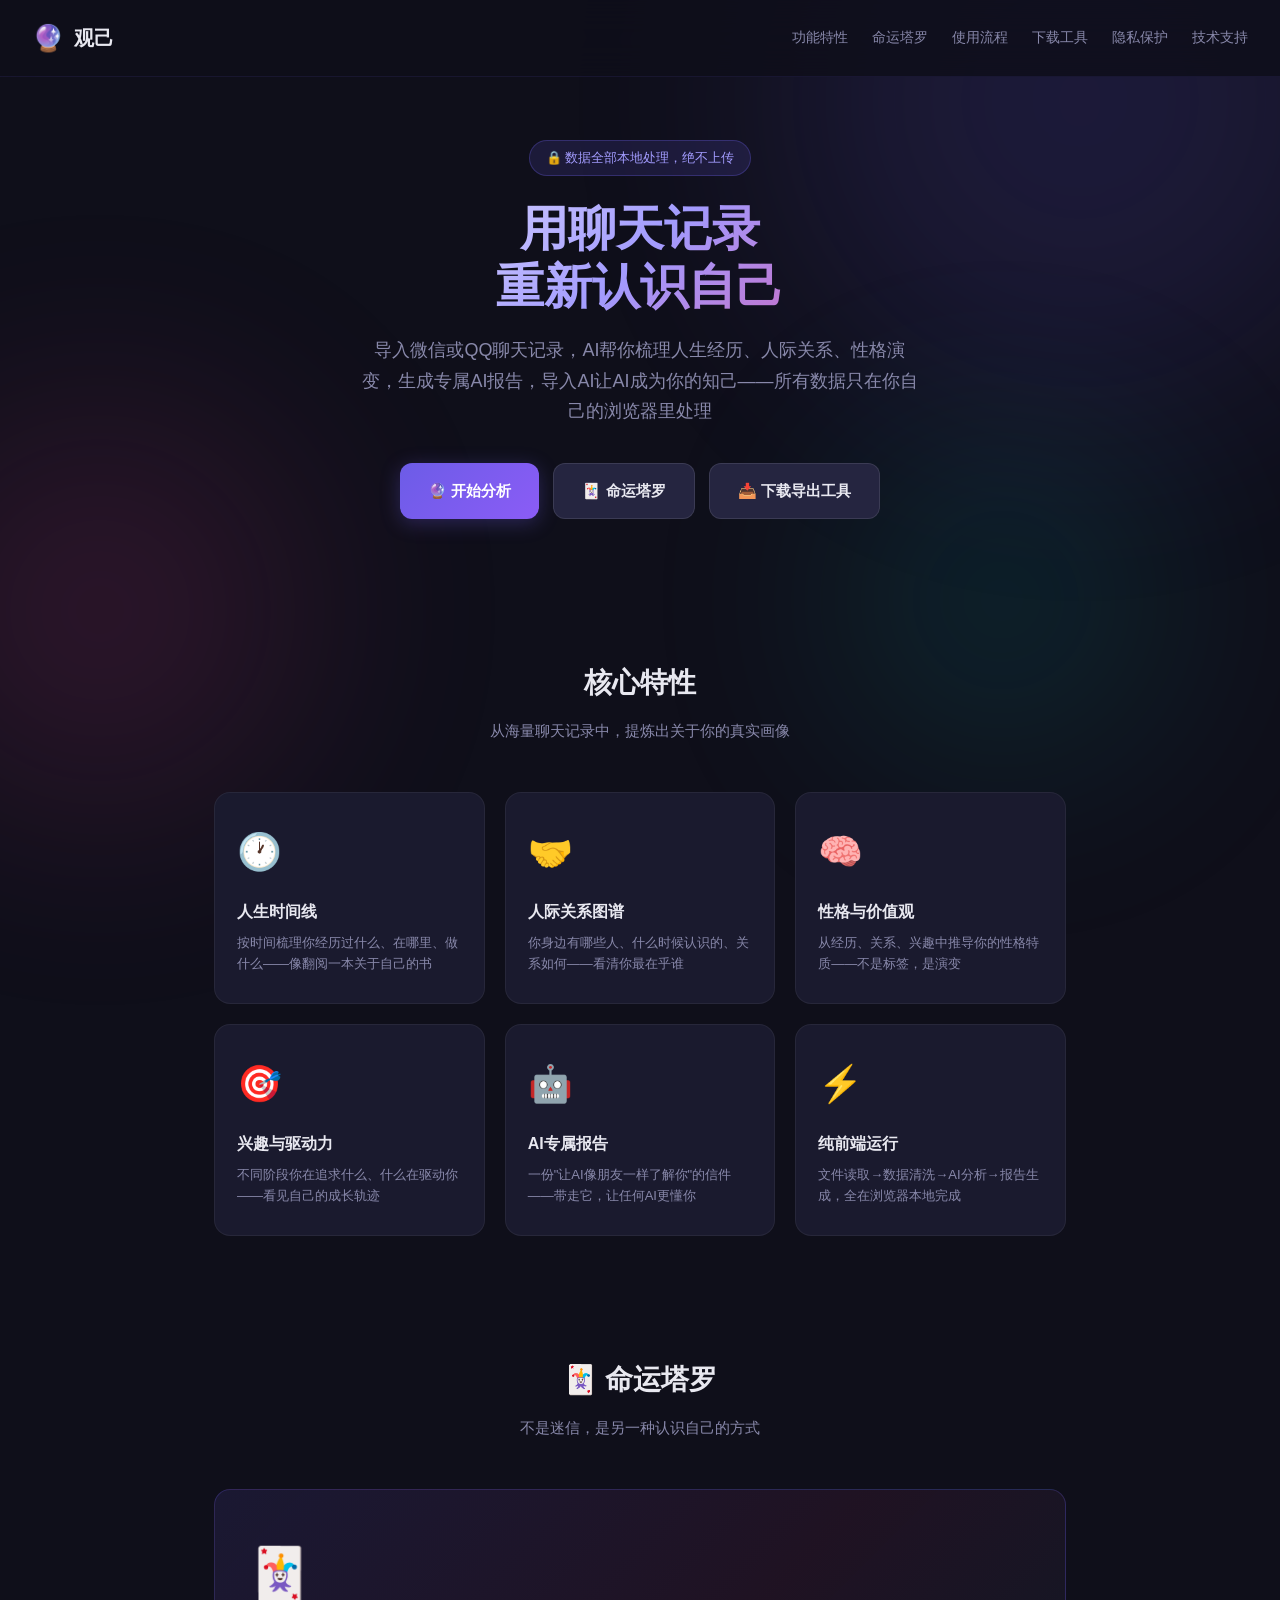
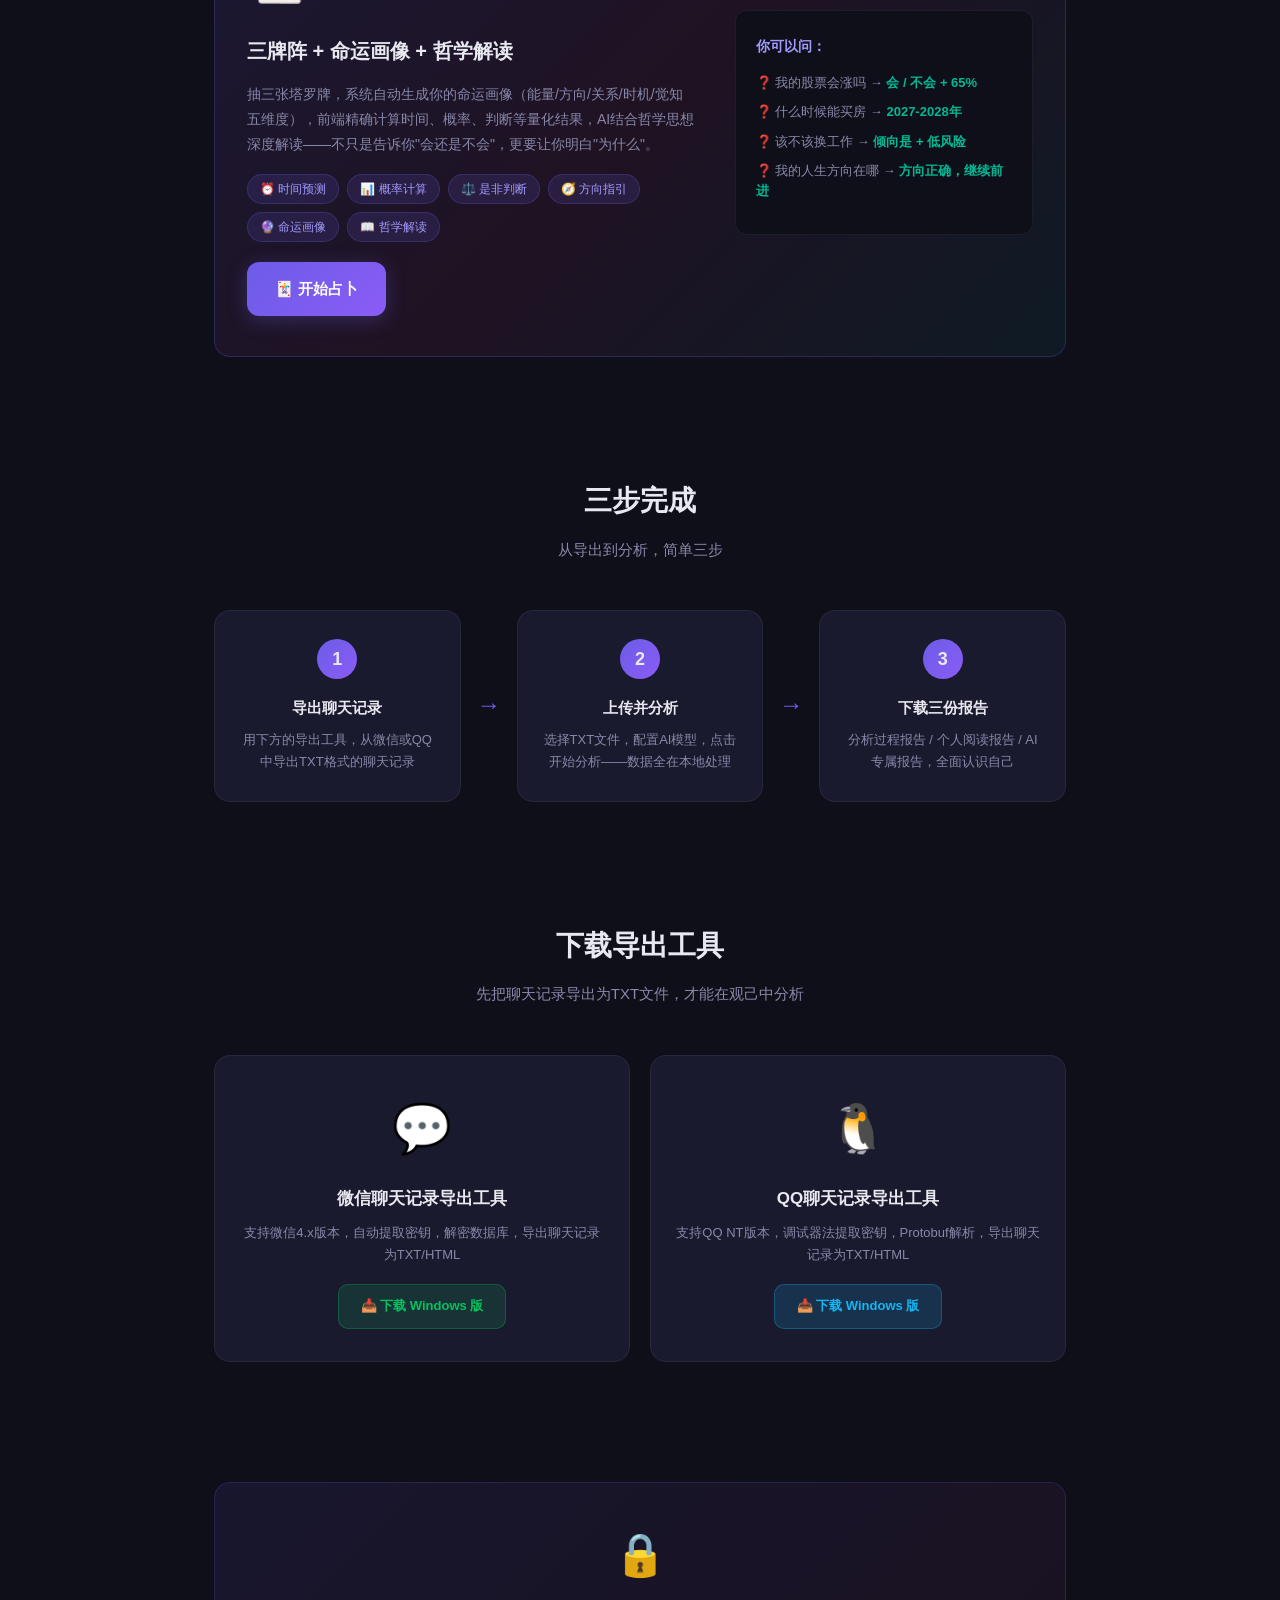
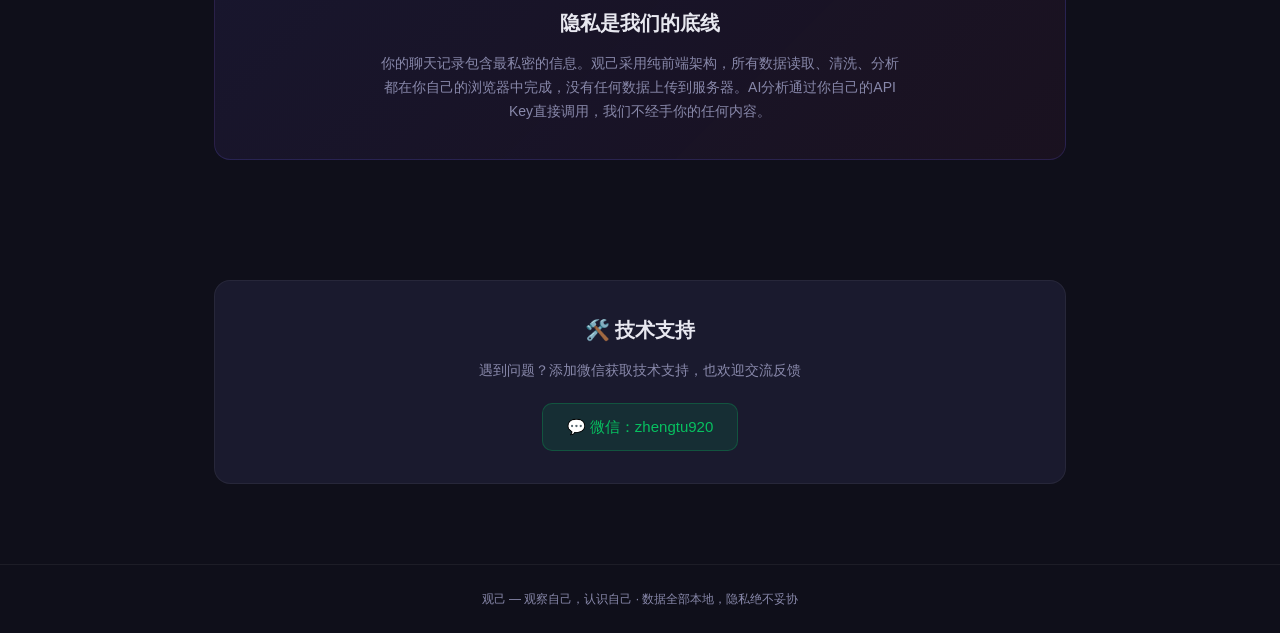
==== index.html @ 311dce9c "初次提交" ====
<!DOCTYPE html>
<html lang="zh-CN">
<head>
    <meta charset="UTF-8">
    <meta name="viewport" content="width=device-width, initial-scale=1.0">
    <title>观己 - 用聊天记录认识自己</title>
    <style>
        * { margin: 0; padding: 0; box-sizing: border-box; }

        :root {
            --bg: #0f0f1a;
            --bg2: #1a1a2e;
            --bg3: #252540;
            --purple: #6c5ce7;
            --purple-light: #a29bfe;
            --purple-glow: rgba(108, 92, 231, 0.3);
            --green: #00b894;
            --blue: #0984e3;
            --text: #e8e8f0;
            --text-dim: #8888aa;
            --radius: 16px;
        }

        body {
            font-family: -apple-system, BlinkMacSystemFont, 'Segoe UI', 'PingFang SC', 'Microsoft YaHei', sans-serif;
            background: var(--bg);
            color: var(--text);
            line-height: 1.7;
            overflow-x: hidden;
        }

        /* 背景装饰 */
        .bg-orb {
            position: fixed;
            border-radius: 50%;
            filter: blur(120px);
            opacity: 0.15;
            pointer-events: none;
            z-index: 0;
        }
        .bg-orb-1 { width: 600px; height: 600px; background: var(--purple); top: -200px; right: -100px; }
        .bg-orb-2 { width: 400px; height: 400px; background: #e84393; bottom: 10%; left: -100px; }
        .bg-orb-3 { width: 300px; height: 300px; background: #00cec9; top: 50%; right: 10%; }

        /* 导航 */
        .nav {
            position: fixed;
            top: 0; left: 0; right: 0;
            z-index: 100;
            display: flex;
            align-items: center;
            justify-content: space-between;
            padding: 16px 32px;
            background: rgba(15, 15, 26, 0.85);
            backdrop-filter: blur(20px);
            border-bottom: 1px solid rgba(108, 92, 231, 0.1);
        }
        .nav-brand {
            display: flex;
            align-items: center;
            gap: 10px;
            font-size: 20px;
            font-weight: 700;
            color: var(--text);
            text-decoration: none;
        }
        .nav-brand .icon { font-size: 26px; }
        .nav-links { display: flex; gap: 24px; }
        .nav-links a {
            color: var(--text-dim);
            text-decoration: none;
            font-size: 14px;
            transition: color 0.2s;
        }
        .nav-links a:hover { color: var(--purple-light); }

        /* 主体 */
        .container {
            position: relative;
            z-index: 1;
            max-width: 900px;
            margin: 0 auto;
            padding: 0 24px;
        }

        /* Hero */
        .hero {
            padding-top: 140px;
            padding-bottom: 80px;
            text-align: center;
        }
        .hero-badge {
            display: inline-block;
            padding: 6px 16px;
            background: rgba(108, 92, 231, 0.15);
            border: 1px solid rgba(108, 92, 231, 0.3);
            border-radius: 20px;
            font-size: 13px;
            color: var(--purple-light);
            margin-bottom: 24px;
        }
        .hero h1 {
            font-size: 48px;
            font-weight: 800;
            line-height: 1.2;
            margin-bottom: 20px;
            background: linear-gradient(135deg, #fff 0%, var(--purple-light) 50%, #e84393 100%);
            -webkit-background-clip: text;
            -webkit-text-fill-color: transparent;
            background-clip: text;
        }
        .hero p {
            font-size: 18px;
            color: var(--text-dim);
            max-width: 560px;
            margin: 0 auto 36px;
        }
        .hero-buttons {
            display: flex;
            gap: 14px;
            justify-content: center;
            flex-wrap: wrap;
        }

        /* 按钮 */
        .btn {
            display: inline-flex;
            align-items: center;
            gap: 8px;
            padding: 14px 28px;
            border-radius: 12px;
            font-size: 15px;
            font-weight: 600;
            text-decoration: none;
            cursor: pointer;
            border: none;
            transition: all 0.25s;
        }
        .btn-primary {
            background: linear-gradient(135deg, var(--purple), #8b5cf6);
            color: #fff;
            box-shadow: 0 4px 20px var(--purple-glow);
        }
        .btn-primary:hover {
            transform: translateY(-2px);
            box-shadow: 0 8px 30px var(--purple-glow);
        }
        .btn-secondary {
            background: var(--bg3);
            color: var(--text);
            border: 1px solid rgba(255,255,255,0.1);
        }
        .btn-secondary:hover {
            background: rgba(108, 92, 231, 0.15);
            border-color: var(--purple);
        }

        /* 特性区 */
        .features {
            padding: 60px 0;
        }
        .section-title {
            text-align: center;
            font-size: 28px;
            font-weight: 700;
            margin-bottom: 12px;
        }
        .section-sub {
            text-align: center;
            color: var(--text-dim);
            font-size: 15px;
            margin-bottom: 48px;
        }
        .feature-grid {
            display: grid;
            grid-template-columns: repeat(3, 1fr);
            gap: 20px;
        }
        .feature-card {
            background: var(--bg2);
            border: 1px solid rgba(255,255,255,0.06);
            border-radius: var(--radius);
            padding: 28px 22px;
            transition: all 0.3s;
        }
        .feature-card:hover {
            border-color: var(--purple);
            transform: translateY(-4px);
            box-shadow: 0 8px 30px rgba(108, 92, 231, 0.1);
        }
        .feature-icon {
            font-size: 36px;
            margin-bottom: 16px;
        }
        .feature-card h3 {
            font-size: 16px;
            margin-bottom: 8px;
        }
        .feature-card p {
            font-size: 13px;
            color: var(--text-dim);
            line-height: 1.6;
        }

        /* 命运塔罗区 */
        .tarot-section {
            padding: 60px 0;
        }
        .tarot-card {
            background: linear-gradient(135deg, rgba(108, 92, 231, 0.12), rgba(232, 67, 147, 0.08), rgba(0, 206, 201, 0.06));
            border: 1px solid rgba(108, 92, 231, 0.25);
            border-radius: var(--radius);
            padding: 40px 32px;
        }
        .tarot-inner {
            display: flex;
            gap: 40px;
            align-items: center;
        }
        .tarot-left { flex: 1.2; }
        .tarot-right { flex: 0.8; }
        .tarot-icon { font-size: 52px; margin-bottom: 16px; }
        .tarot-card h3 { font-size: 20px; margin-bottom: 14px; }
        .tarot-card p { font-size: 14px; color: var(--text-dim); line-height: 1.8; }
        .tarot-features {
            display: flex;
            flex-wrap: wrap;
            gap: 8px;
            margin-top: 16px;
        }
        .tarot-tag {
            padding: 4px 12px;
            background: rgba(108, 92, 231, 0.15);
            border: 1px solid rgba(108, 92, 231, 0.25);
            border-radius: 16px;
            font-size: 12px;
            color: var(--purple-light);
        }
        .tarot-example {
            background: var(--bg);
            border-radius: 12px;
            padding: 24px 20px;
            border: 1px solid rgba(255,255,255,0.06);
        }
        .tarot-example-title {
            font-size: 14px;
            font-weight: 600;
            margin-bottom: 14px;
            color: var(--purple-light);
        }
        .tarot-example-item {
            font-size: 13px;
            color: var(--text-dim);
            margin-bottom: 10px;
            line-height: 1.5;
        }
        .tarot-example-item strong { color: var(--green); }
        @media (max-width: 768px) {
            .tarot-inner { flex-direction: column; gap: 24px; }
            .tarot-left, .tarot-right { flex: 1; width: 100%; }
            .tarot-card { padding: 28px 20px; }
        }

        /* 工作流程 */
        .steps-section {
            padding: 60px 0;
        }
        .steps-grid {
            display: flex;
            gap: 16px;
            align-items: stretch;
        }
        .step-card {
            flex: 1;
            background: var(--bg2);
            border: 1px solid rgba(255,255,255,0.06);
            border-radius: var(--radius);
            padding: 28px 22px;
            text-align: center;
            position: relative;
        }
        .step-num {
            width: 40px;
            height: 40px;
            background: linear-gradient(135deg, var(--purple), #8b5cf6);
            border-radius: 50%;
            display: flex;
            align-items: center;
            justify-content: center;
            font-size: 18px;
            font-weight: 700;
            margin: 0 auto 16px;
        }
        .step-card h3 {
            font-size: 15px;
            margin-bottom: 8px;
        }
        .step-card p {
            font-size: 13px;
            color: var(--text-dim);
        }
        .step-arrow {
            display: flex;
            align-items: center;
            color: var(--purple);
            font-size: 24px;
            flex-shrink: 0;
        }

        /* 下载区 */
        .download-section {
            padding: 60px 0;
        }
        .download-grid {
            display: grid;
            grid-template-columns: repeat(2, 1fr);
            gap: 20px;
        }
        .download-card {
            background: var(--bg2);
            border: 1px solid rgba(255,255,255,0.06);
            border-radius: var(--radius);
            padding: 32px 24px;
            text-align: center;
            transition: all 0.3s;
            text-decoration: none;
            color: var(--text);
            display: block;
        }
        .download-card:hover {
            border-color: var(--purple);
            transform: translateY(-4px);
            box-shadow: 0 8px 30px rgba(108, 92, 231, 0.1);
        }
        .download-icon {
            font-size: 48px;
            margin-bottom: 16px;
        }
        .download-card h3 {
            font-size: 17px;
            margin-bottom: 8px;
        }
        .download-card p {
            font-size: 13px;
            color: var(--text-dim);
            margin-bottom: 18px;
        }
        .download-btn {
            display: inline-flex;
            align-items: center;
            gap: 6px;
            padding: 10px 22px;
            border-radius: 10px;
            font-size: 13px;
            font-weight: 600;
            border: none;
            cursor: pointer;
            transition: all 0.2s;
        }
        .download-btn-wechat {
            background: rgba(7, 193, 96, 0.15);
            color: #07c160;
            border: 1px solid rgba(7, 193, 96, 0.3);
        }
        .download-btn-wechat:hover { background: rgba(7, 193, 96, 0.25); }
        .download-btn-qq {
            background: rgba(18, 183, 243, 0.15);
            color: #12b7f3;
            border: 1px solid rgba(18, 183, 243, 0.3);
        }
        .download-btn-qq:hover { background: rgba(18, 183, 243, 0.25); }

        /* 隐私区 */
        .privacy-section {
            padding: 60px 0;
        }
        .privacy-card {
            background: linear-gradient(135deg, rgba(108, 92, 231, 0.1), rgba(232, 67, 147, 0.05));
            border: 1px solid rgba(108, 92, 231, 0.2);
            border-radius: var(--radius);
            padding: 36px 32px;
            text-align: center;
        }
        .privacy-icon { font-size: 42px; margin-bottom: 16px; }
        .privacy-card h3 { font-size: 20px; margin-bottom: 12px; }
        .privacy-card p { font-size: 14px; color: var(--text-dim); max-width: 520px; margin: 0 auto; }

        /* 技术支持 */
        .support-section {
            padding: 60px 0 80px;
        }
        .support-card {
            background: var(--bg2);
            border: 1px solid rgba(255,255,255,0.06);
            border-radius: var(--radius);
            padding: 32px;
            text-align: center;
        }
        .support-card h3 { font-size: 20px; margin-bottom: 12px; }
        .support-card p { font-size: 14px; color: var(--text-dim); margin-bottom: 20px; }
        .support-wechat {
            display: inline-flex;
            align-items: center;
            gap: 8px;
            padding: 10px 24px;
            background: rgba(7, 193, 96, 0.12);
            border: 1px solid rgba(7, 193, 96, 0.25);
            border-radius: 10px;
            font-size: 15px;
            color: #07c160;
        }

        /* Footer */
        .footer {
            text-align: center;
            padding: 24px;
            border-top: 1px solid rgba(255,255,255,0.06);
            font-size: 12px;
            color: var(--text-dim);
        }

        /* 响应式 */
        @media (max-width: 768px) {
            .nav { padding: 12px 16px; }
            .nav-links { display: none; }
            .hero { padding-top: 100px; padding-bottom: 50px; }
            .hero h1 { font-size: 32px; }
            .hero p { font-size: 15px; }
            .hero-buttons { flex-direction: column; align-items: center; }
            .btn { width: 100%; max-width: 280px; justify-content: center; }
            .feature-grid { grid-template-columns: 1fr; }
            .steps-grid { flex-direction: column; }
            .step-arrow { transform: rotate(90deg); justify-content: center; }
            .download-grid { grid-template-columns: 1fr; }
        }
    </style>
</head>
<body>

<!-- 背景光斑 -->
<div class="bg-orb bg-orb-1"></div>
<div class="bg-orb bg-orb-2"></div>
<div class="bg-orb bg-orb-3"></div>

<!-- 导航 -->
<nav class="nav">
    <a href="index.html" class="nav-brand">
        <span class="icon">🔮</span> 观己
    </a>
    <div class="nav-links">
        <a href="#features">功能特性</a>
        <a href="#tarot">命运塔罗</a>
        <a href="#steps">使用流程</a>
        <a href="#download">下载工具</a>
        <a href="#privacy">隐私保护</a>
        <a href="#support">技术支持</a>
    </div>
</nav>

<div class="container">

    <!-- Hero -->
    <section class="hero">
        <div class="hero-badge">🔒 数据全部本地处理，绝不上传</div>
        <h1>用聊天记录<br>重新认识自己</h1>
        <p>导入微信或QQ聊天记录，AI帮你梳理人生经历、人际关系、性格演变，生成专属AI报告，导入AI让AI成为你的知己——所有数据只在你自己的浏览器里处理</p>
        <div class="hero-buttons">
            <a href="app.html" class="btn btn-primary">🔮 开始分析</a>
            <a href="tarot/index.html" class="btn btn-secondary">🃏 命运塔罗</a>
            <a href="#download" class="btn btn-secondary">📥 下载导出工具</a>
        </div>
    </section>

    <!-- 特性 -->
    <section class="features" id="features">
        <h2 class="section-title">核心特性</h2>
        <p class="section-sub">从海量聊天记录中，提炼出关于你的真实画像</p>
        <div class="feature-grid">
            <div class="feature-card">
                <div class="feature-icon">🕐</div>
                <h3>人生时间线</h3>
                <p>按时间梳理你经历过什么、在哪里、做什么——像翻阅一本关于自己的书</p>
            </div>
            <div class="feature-card">
                <div class="feature-icon">🤝</div>
                <h3>人际关系图谱</h3>
                <p>你身边有哪些人、什么时候认识的、关系如何——看清你最在乎谁</p>
            </div>
            <div class="feature-card">
                <div class="feature-icon">🧠</div>
                <h3>性格与价值观</h3>
                <p>从经历、关系、兴趣中推导你的性格特质——不是标签，是演变</p>
            </div>
            <div class="feature-card">
                <div class="feature-icon">🎯</div>
                <h3>兴趣与驱动力</h3>
                <p>不同阶段你在追求什么、什么在驱动你——看见自己的成长轨迹</p>
            </div>
            <div class="feature-card">
                <div class="feature-icon">🤖</div>
                <h3>AI专属报告</h3>
                <p>一份"让AI像朋友一样了解你"的信件——带走它，让任何AI更懂你</p>
            </div>
            <div class="feature-card">
                <div class="feature-icon">⚡</div>
                <h3>纯前端运行</h3>
                <p>文件读取→数据清洗→AI分析→报告生成，全在浏览器本地完成</p>
            </div>
        </div>
    </section>

    <!-- 命运塔罗 -->
    <section class="tarot-section" id="tarot">
        <h2 class="section-title">🃏 命运塔罗</h2>
        <p class="section-sub">不是迷信，是另一种认识自己的方式</p>
        <div class="tarot-card">
            <div class="tarot-inner">
                <div class="tarot-left">
                    <div class="tarot-icon">🃏</div>
                    <h3>三牌阵 + 命运画像 + 哲学解读</h3>
                    <p>抽三张塔罗牌，系统自动生成你的命运画像（能量/方向/关系/时机/觉知五维度），前端精确计算时间、概率、判断等量化结果，AI结合哲学思想深度解读——不只是告诉你"会还是不会"，更要让你明白"为什么"。</p>
                    <div class="tarot-features">
                        <span class="tarot-tag">⏰ 时间预测</span>
                        <span class="tarot-tag">📊 概率计算</span>
                        <span class="tarot-tag">⚖️ 是非判断</span>
                        <span class="tarot-tag">🧭 方向指引</span>
                        <span class="tarot-tag">🔮 命运画像</span>
                        <span class="tarot-tag">📖 哲学解读</span>
                    </div>
                    <a href="tarot/index.html" class="btn btn-primary" style="margin-top:20px">🃏 开始占卜</a>
                </div>
                <div class="tarot-right">
                    <div class="tarot-example">
                        <div class="tarot-example-title">你可以问：</div>
                        <div class="tarot-example-item">❓ 我的股票会涨吗 → <strong>会 / 不会 + 65%</strong></div>
                        <div class="tarot-example-item">❓ 什么时候能买房 → <strong>2027-2028年</strong></div>
                        <div class="tarot-example-item">❓ 该不该换工作 → <strong>倾向是 + 低风险</strong></div>
                        <div class="tarot-example-item">❓ 我的人生方向在哪 → <strong>方向正确，继续前进</strong></div>
                    </div>
                </div>
            </div>
        </div>
    </section>

    <!-- 使用流程 -->
    <section class="steps-section" id="steps">
        <h2 class="section-title">三步完成</h2>
        <p class="section-sub">从导出到分析，简单三步</p>
        <div class="steps-grid">
            <div class="step-card">
                <div class="step-num">1</div>
                <h3>导出聊天记录</h3>
                <p>用下方的导出工具，从微信或QQ中导出TXT格式的聊天记录</p>
            </div>
            <div class="step-arrow">→</div>
            <div class="step-card">
                <div class="step-num">2</div>
                <h3>上传并分析</h3>
                <p>选择TXT文件，配置AI模型，点击开始分析——数据全在本地处理</p>
            </div>
            <div class="step-arrow">→</div>
            <div class="step-card">
                <div class="step-num">3</div>
                <h3>下载三份报告</h3>
                <p>分析过程报告 / 个人阅读报告 / AI专属报告，全面认识自己</p>
            </div>
        </div>
    </section>

    <!-- 下载工具 -->
    <section class="download-section" id="download">
        <h2 class="section-title">下载导出工具</h2>
        <p class="section-sub">先把聊天记录导出为TXT文件，才能在观己中分析</p>
        <div class="download-grid">
            <a href="微信聊天记录导出工具.exe" download class="download-card">
                <div class="download-icon">💬</div>
                <h3>微信聊天记录导出工具</h3>
                <p>支持微信4.x版本，自动提取密钥，解密数据库，导出聊天记录为TXT/HTML</p>
                <div class="download-btn download-btn-wechat">📥 下载 Windows 版</div>
            </a>
            <a href="QQ聊天记录导出工具.exe" download class="download-card">
                <div class="download-icon">🐧</div>
                <h3>QQ聊天记录导出工具</h3>
                <p>支持QQ NT版本，调试器法提取密钥，Protobuf解析，导出聊天记录为TXT/HTML</p>
                <div class="download-btn download-btn-qq">📥 下载 Windows 版</div>
            </a>
        </div>
    </section>

    <!-- 隐私 -->
    <section class="privacy-section" id="privacy">
        <div class="privacy-card">
            <div class="privacy-icon">🔒</div>
            <h3>隐私是我们的底线</h3>
            <p>你的聊天记录包含最私密的信息。观己采用纯前端架构，所有数据读取、清洗、分析都在你自己的浏览器中完成，没有任何数据上传到服务器。AI分析通过你自己的API Key直接调用，我们不经手你的任何内容。</p>
        </div>
    </section>

    <!-- 技术支持 -->
    <section class="support-section" id="support">
        <div class="support-card">
            <h3>🛠️ 技术支持</h3>
            <p>遇到问题？添加微信获取技术支持，也欢迎交流反馈</p>
            <div class="support-wechat">💬 微信：zhengtu920</div>
        </div>
    </section>

</div>

<!-- Footer -->
<div class="footer">
    观己 — 观察自己，认识自己 · 数据全部本地，隐私绝不妥协
</div>

</body>
</html>
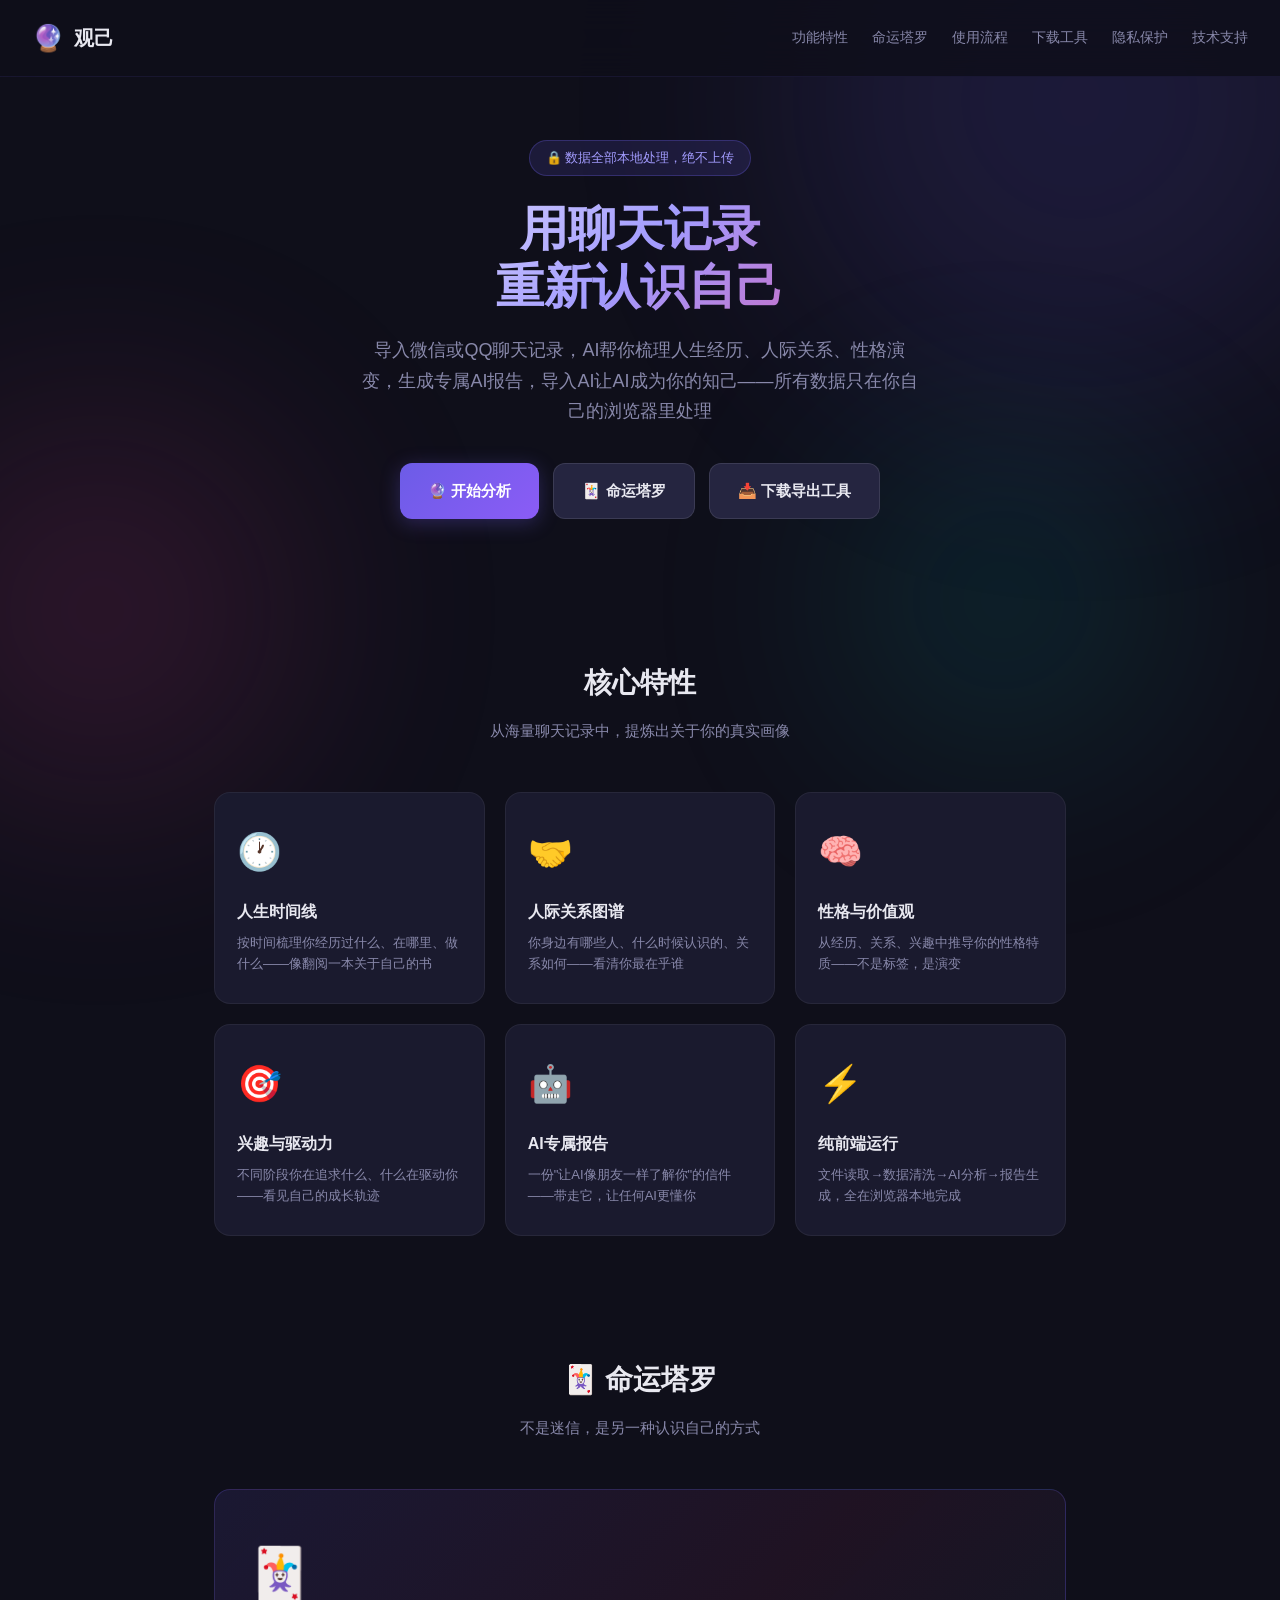
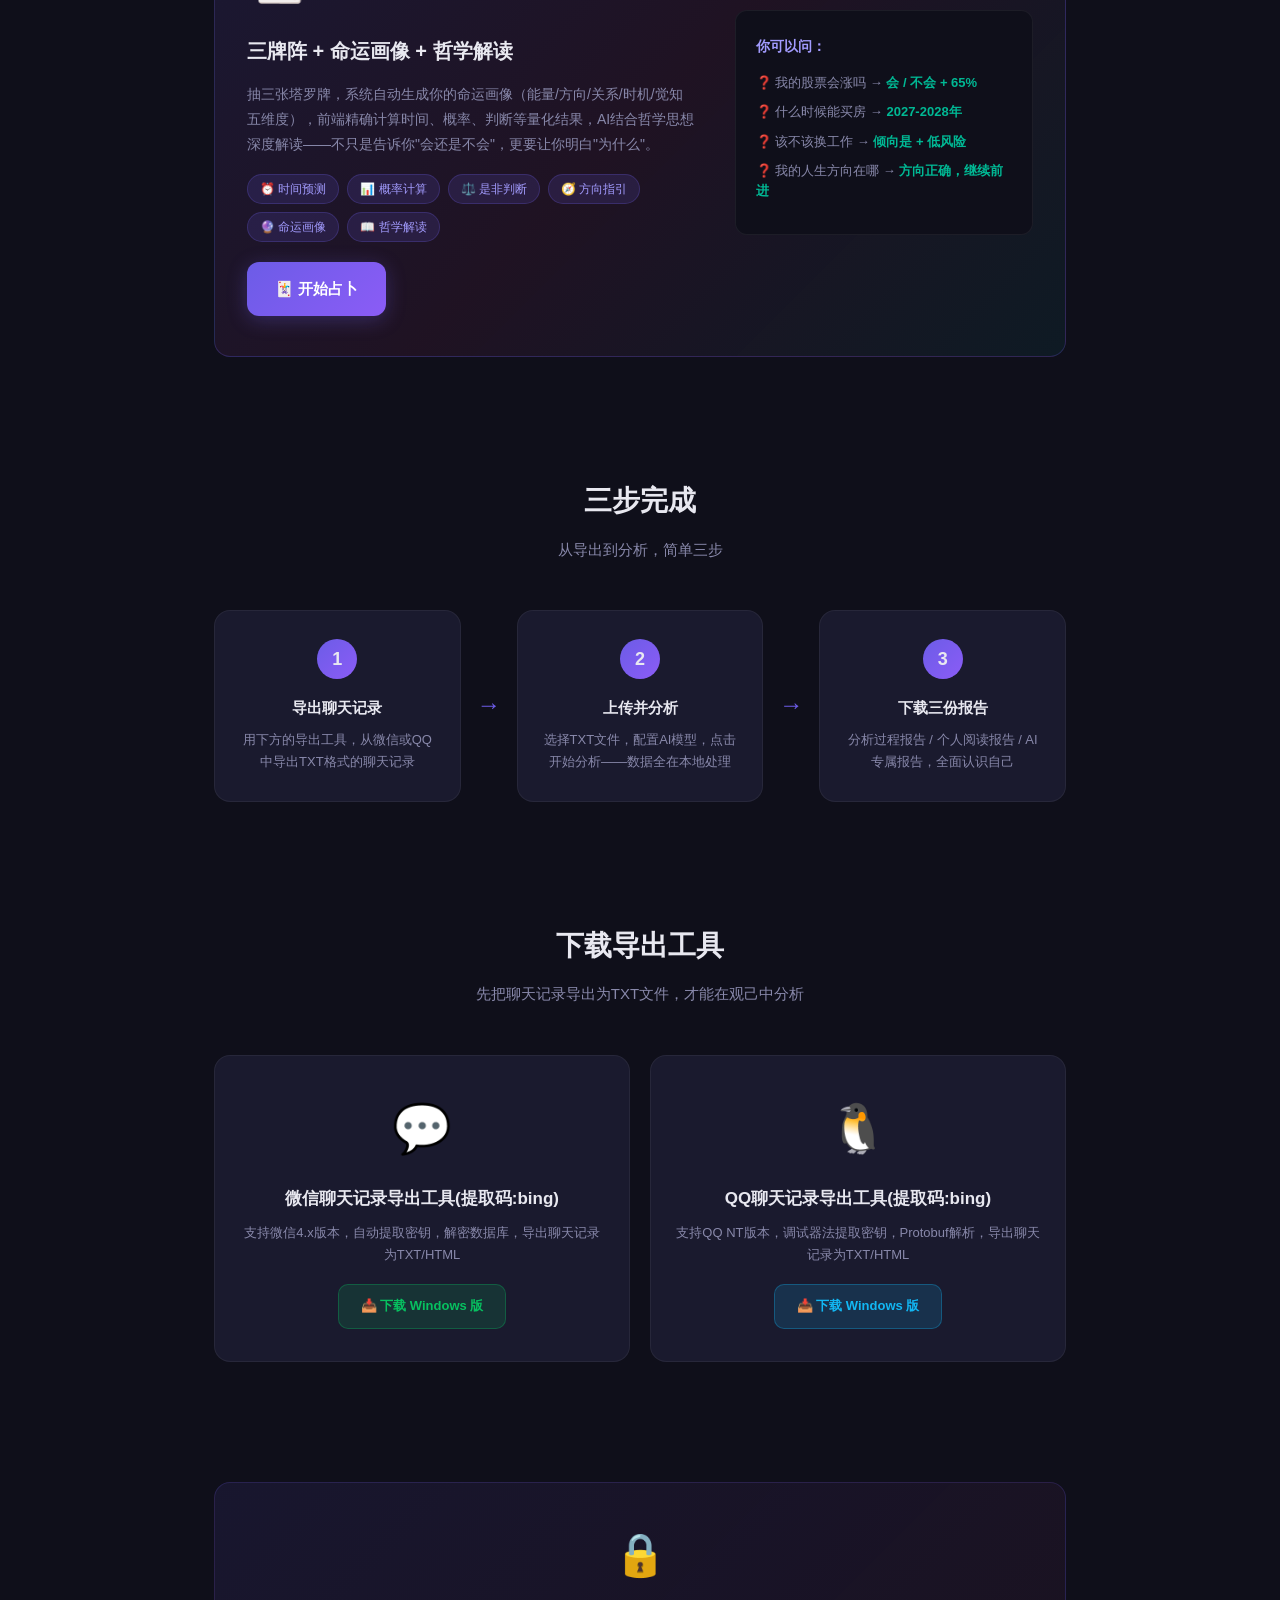
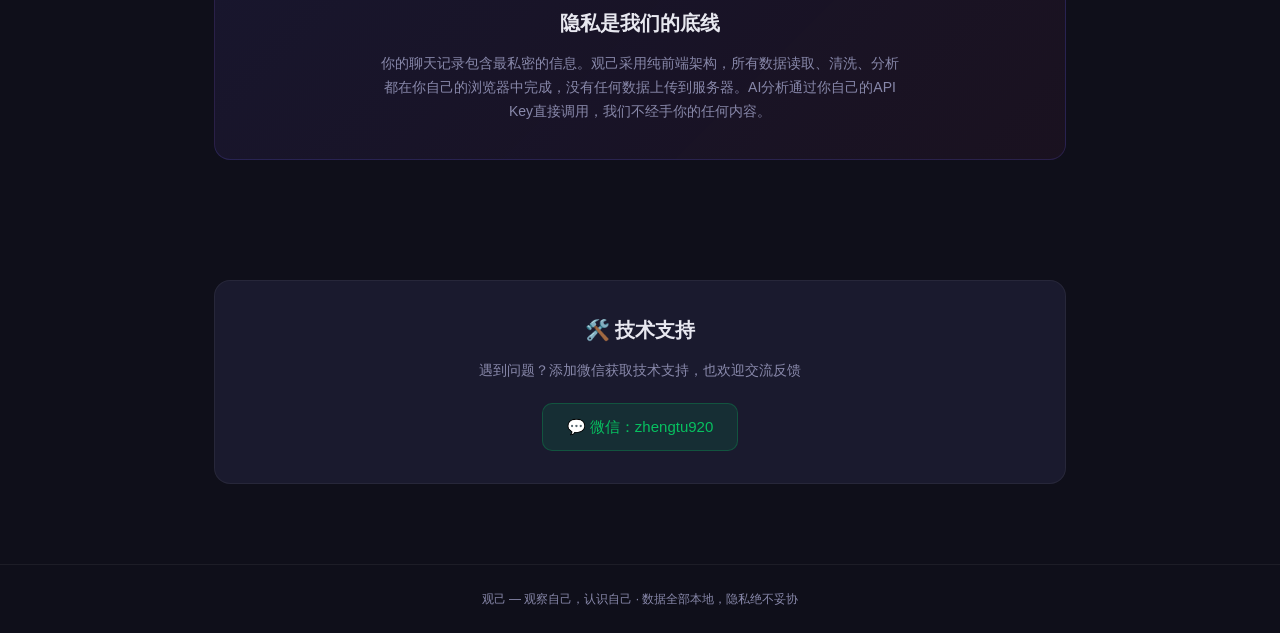
==== commit 3396f2d9: "2026-5-13" ====
--- a/index.html
+++ b/index.html
@@ -1,616 +1,622 @@
-<!DOCTYPE html>
-<html lang="zh-CN">
-<head>
-    <meta charset="UTF-8">
-    <meta name="viewport" content="width=device-width, initial-scale=1.0">
-    <title>观己 - 用聊天记录认识自己</title>
-    <style>
-        * { margin: 0; padding: 0; box-sizing: border-box; }
-
-        :root {
-            --bg: #0f0f1a;
-            --bg2: #1a1a2e;
-            --bg3: #252540;
-            --purple: #6c5ce7;
-            --purple-light: #a29bfe;
-            --purple-glow: rgba(108, 92, 231, 0.3);
-            --green: #00b894;
-            --blue: #0984e3;
-            --text: #e8e8f0;
-            --text-dim: #8888aa;
-            --radius: 16px;
-        }
-
-        body {
-            font-family: -apple-system, BlinkMacSystemFont, 'Segoe UI', 'PingFang SC', 'Microsoft YaHei', sans-serif;
-            background: var(--bg);
-            color: var(--text);
-            line-height: 1.7;
-            overflow-x: hidden;
-        }
-
-        /* 背景装饰 */
-        .bg-orb {
-            position: fixed;
-            border-radius: 50%;
-            filter: blur(120px);
-            opacity: 0.15;
-            pointer-events: none;
-            z-index: 0;
-        }
-        .bg-orb-1 { width: 600px; height: 600px; background: var(--purple); top: -200px; right: -100px; }
-        .bg-orb-2 { width: 400px; height: 400px; background: #e84393; bottom: 10%; left: -100px; }
-        .bg-orb-3 { width: 300px; height: 300px; background: #00cec9; top: 50%; right: 10%; }
-
-        /* 导航 */
-        .nav {
-            position: fixed;
-            top: 0; left: 0; right: 0;
-            z-index: 100;
-            display: flex;
-            align-items: center;
-            justify-content: space-between;
-            padding: 16px 32px;
-            background: rgba(15, 15, 26, 0.85);
-            backdrop-filter: blur(20px);
-            border-bottom: 1px solid rgba(108, 92, 231, 0.1);
-        }
-        .nav-brand {
-            display: flex;
-            align-items: center;
-            gap: 10px;
-            font-size: 20px;
-            font-weight: 700;
-            color: var(--text);
-            text-decoration: none;
-        }
-        .nav-brand .icon { font-size: 26px; }
-        .nav-links { display: flex; gap: 24px; }
-        .nav-links a {
-            color: var(--text-dim);
-            text-decoration: none;
-            font-size: 14px;
-            transition: color 0.2s;
-        }
-        .nav-links a:hover { color: var(--purple-light); }
-
-        /* 主体 */
-        .container {
-            position: relative;
-            z-index: 1;
-            max-width: 900px;
-            margin: 0 auto;
-            padding: 0 24px;
-        }
-
-        /* Hero */
-        .hero {
-            padding-top: 140px;
-            padding-bottom: 80px;
-            text-align: center;
-        }
-        .hero-badge {
-            display: inline-block;
-            padding: 6px 16px;
-            background: rgba(108, 92, 231, 0.15);
-            border: 1px solid rgba(108, 92, 231, 0.3);
-            border-radius: 20px;
-            font-size: 13px;
-            color: var(--purple-light);
-            margin-bottom: 24px;
-        }
-        .hero h1 {
-            font-size: 48px;
-            font-weight: 800;
-            line-height: 1.2;
-            margin-bottom: 20px;
-            background: linear-gradient(135deg, #fff 0%, var(--purple-light) 50%, #e84393 100%);
-            -webkit-background-clip: text;
-            -webkit-text-fill-color: transparent;
-            background-clip: text;
-        }
-        .hero p {
-            font-size: 18px;
-            color: var(--text-dim);
-            max-width: 560px;
-            margin: 0 auto 36px;
-        }
-        .hero-buttons {
-            display: flex;
-            gap: 14px;
-            justify-content: center;
-            flex-wrap: wrap;
-        }
-
-        /* 按钮 */
-        .btn {
-            display: inline-flex;
-            align-items: center;
-            gap: 8px;
-            padding: 14px 28px;
-            border-radius: 12px;
-            font-size: 15px;
-            font-weight: 600;
-            text-decoration: none;
-            cursor: pointer;
-            border: none;
-            transition: all 0.25s;
-        }
-        .btn-primary {
-            background: linear-gradient(135deg, var(--purple), #8b5cf6);
-            color: #fff;
-            box-shadow: 0 4px 20px var(--purple-glow);
-        }
-        .btn-primary:hover {
-            transform: translateY(-2px);
-            box-shadow: 0 8px 30px var(--purple-glow);
-        }
-        .btn-secondary {
-            background: var(--bg3);
-            color: var(--text);
-            border: 1px solid rgba(255,255,255,0.1);
-        }
-        .btn-secondary:hover {
-            background: rgba(108, 92, 231, 0.15);
-            border-color: var(--purple);
-        }
-
-        /* 特性区 */
-        .features {
-            padding: 60px 0;
-        }
-        .section-title {
-            text-align: center;
-            font-size: 28px;
-            font-weight: 700;
-            margin-bottom: 12px;
-        }
-        .section-sub {
-            text-align: center;
-            color: var(--text-dim);
-            font-size: 15px;
-            margin-bottom: 48px;
-        }
-        .feature-grid {
-            display: grid;
-            grid-template-columns: repeat(3, 1fr);
-            gap: 20px;
-        }
-        .feature-card {
-            background: var(--bg2);
-            border: 1px solid rgba(255,255,255,0.06);
-            border-radius: var(--radius);
-            padding: 28px 22px;
-            transition: all 0.3s;
-        }
-        .feature-card:hover {
-            border-color: var(--purple);
-            transform: translateY(-4px);
-            box-shadow: 0 8px 30px rgba(108, 92, 231, 0.1);
-        }
-        .feature-icon {
-            font-size: 36px;
-            margin-bottom: 16px;
-        }
-        .feature-card h3 {
-            font-size: 16px;
-            margin-bottom: 8px;
-        }
-        .feature-card p {
-            font-size: 13px;
-            color: var(--text-dim);
-            line-height: 1.6;
-        }
-
-        /* 命运塔罗区 */
-        .tarot-section {
-            padding: 60px 0;
-        }
-        .tarot-card {
-            background: linear-gradient(135deg, rgba(108, 92, 231, 0.12), rgba(232, 67, 147, 0.08), rgba(0, 206, 201, 0.06));
-            border: 1px solid rgba(108, 92, 231, 0.25);
-            border-radius: var(--radius);
-            padding: 40px 32px;
-        }
-        .tarot-inner {
-            display: flex;
-            gap: 40px;
-            align-items: center;
-        }
-        .tarot-left { flex: 1.2; }
-        .tarot-right { flex: 0.8; }
-        .tarot-icon { font-size: 52px; margin-bottom: 16px; }
-        .tarot-card h3 { font-size: 20px; margin-bottom: 14px; }
-        .tarot-card p { font-size: 14px; color: var(--text-dim); line-height: 1.8; }
-        .tarot-features {
-            display: flex;
-            flex-wrap: wrap;
-            gap: 8px;
-            margin-top: 16px;
-        }
-        .tarot-tag {
-            padding: 4px 12px;
-            background: rgba(108, 92, 231, 0.15);
-            border: 1px solid rgba(108, 92, 231, 0.25);
-            border-radius: 16px;
-            font-size: 12px;
-            color: var(--purple-light);
-        }
-        .tarot-example {
-            background: var(--bg);
-            border-radius: 12px;
-            padding: 24px 20px;
-            border: 1px solid rgba(255,255,255,0.06);
-        }
-        .tarot-example-title {
-            font-size: 14px;
-            font-weight: 600;
-            margin-bottom: 14px;
-            color: var(--purple-light);
-        }
-        .tarot-example-item {
-            font-size: 13px;
-            color: var(--text-dim);
-            margin-bottom: 10px;
-            line-height: 1.5;
-        }
-        .tarot-example-item strong { color: var(--green); }
-        @media (max-width: 768px) {
-            .tarot-inner { flex-direction: column; gap: 24px; }
-            .tarot-left, .tarot-right { flex: 1; width: 100%; }
-            .tarot-card { padding: 28px 20px; }
-        }
-
-        /* 工作流程 */
-        .steps-section {
-            padding: 60px 0;
-        }
-        .steps-grid {
-            display: flex;
-            gap: 16px;
-            align-items: stretch;
-        }
-        .step-card {
-            flex: 1;
-            background: var(--bg2);
-            border: 1px solid rgba(255,255,255,0.06);
-            border-radius: var(--radius);
-            padding: 28px 22px;
-            text-align: center;
-            position: relative;
-        }
-        .step-num {
-            width: 40px;
-            height: 40px;
-            background: linear-gradient(135deg, var(--purple), #8b5cf6);
-            border-radius: 50%;
-            display: flex;
-            align-items: center;
-            justify-content: center;
-            font-size: 18px;
-            font-weight: 700;
-            margin: 0 auto 16px;
-        }
-        .step-card h3 {
-            font-size: 15px;
-            margin-bottom: 8px;
-        }
-        .step-card p {
-            font-size: 13px;
-            color: var(--text-dim);
-        }
-        .step-arrow {
-            display: flex;
-            align-items: center;
-            color: var(--purple);
-            font-size: 24px;
-            flex-shrink: 0;
-        }
-
-        /* 下载区 */
-        .download-section {
-            padding: 60px 0;
-        }
-        .download-grid {
-            display: grid;
-            grid-template-columns: repeat(2, 1fr);
-            gap: 20px;
-        }
-        .download-card {
-            background: var(--bg2);
-            border: 1px solid rgba(255,255,255,0.06);
-            border-radius: var(--radius);
-            padding: 32px 24px;
-            text-align: center;
-            transition: all 0.3s;
-            text-decoration: none;
-            color: var(--text);
-            display: block;
-        }
-        .download-card:hover {
-            border-color: var(--purple);
-            transform: translateY(-4px);
-            box-shadow: 0 8px 30px rgba(108, 92, 231, 0.1);
-        }
-        .download-icon {
-            font-size: 48px;
-            margin-bottom: 16px;
-        }
-        .download-card h3 {
-            font-size: 17px;
-            margin-bottom: 8px;
-        }
-        .download-card p {
-            font-size: 13px;
-            color: var(--text-dim);
-            margin-bottom: 18px;
-        }
-        .download-btn {
-            display: inline-flex;
-            align-items: center;
-            gap: 6px;
-            padding: 10px 22px;
-            border-radius: 10px;
-            font-size: 13px;
-            font-weight: 600;
-            border: none;
-            cursor: pointer;
-            transition: all 0.2s;
-        }
-        .download-btn-wechat {
-            background: rgba(7, 193, 96, 0.15);
-            color: #07c160;
-            border: 1px solid rgba(7, 193, 96, 0.3);
-        }
-        .download-btn-wechat:hover { background: rgba(7, 193, 96, 0.25); }
-        .download-btn-qq {
-            background: rgba(18, 183, 243, 0.15);
-            color: #12b7f3;
-            border: 1px solid rgba(18, 183, 243, 0.3);
-        }
-        .download-btn-qq:hover { background: rgba(18, 183, 243, 0.25); }
-
-        /* 隐私区 */
-        .privacy-section {
-            padding: 60px 0;
-        }
-        .privacy-card {
-            background: linear-gradient(135deg, rgba(108, 92, 231, 0.1), rgba(232, 67, 147, 0.05));
-            border: 1px solid rgba(108, 92, 231, 0.2);
-            border-radius: var(--radius);
-            padding: 36px 32px;
-            text-align: center;
-        }
-        .privacy-icon { font-size: 42px; margin-bottom: 16px; }
-        .privacy-card h3 { font-size: 20px; margin-bottom: 12px; }
-        .privacy-card p { font-size: 14px; color: var(--text-dim); max-width: 520px; margin: 0 auto; }
-
-        /* 技术支持 */
-        .support-section {
-            padding: 60px 0 80px;
-        }
-        .support-card {
-            background: var(--bg2);
-            border: 1px solid rgba(255,255,255,0.06);
-            border-radius: var(--radius);
-            padding: 32px;
-            text-align: center;
-        }
-        .support-card h3 { font-size: 20px; margin-bottom: 12px; }
-        .support-card p { font-size: 14px; color: var(--text-dim); margin-bottom: 20px; }
-        .support-wechat {
-            display: inline-flex;
-            align-items: center;
-            gap: 8px;
-            padding: 10px 24px;
-            background: rgba(7, 193, 96, 0.12);
-            border: 1px solid rgba(7, 193, 96, 0.25);
-            border-radius: 10px;
-            font-size: 15px;
-            color: #07c160;
-        }
-
-        /* Footer */
-        .footer {
-            text-align: center;
-            padding: 24px;
-            border-top: 1px solid rgba(255,255,255,0.06);
-            font-size: 12px;
-            color: var(--text-dim);
-        }
-
-        /* 响应式 */
-        @media (max-width: 768px) {
-            .nav { padding: 12px 16px; }
-            .nav-links { display: none; }
-            .hero { padding-top: 100px; padding-bottom: 50px; }
-            .hero h1 { font-size: 32px; }
-            .hero p { font-size: 15px; }
-            .hero-buttons { flex-direction: column; align-items: center; }
-            .btn { width: 100%; max-width: 280px; justify-content: center; }
-            .feature-grid { grid-template-columns: 1fr; }
-            .steps-grid { flex-direction: column; }
-            .step-arrow { transform: rotate(90deg); justify-content: center; }
-            .download-grid { grid-template-columns: 1fr; }
-        }
-    </style>
-</head>
-<body>
-
-<!-- 背景光斑 -->
-<div class="bg-orb bg-orb-1"></div>
-<div class="bg-orb bg-orb-2"></div>
-<div class="bg-orb bg-orb-3"></div>
-
-<!-- 导航 -->
-<nav class="nav">
-    <a href="index.html" class="nav-brand">
-        <span class="icon">🔮</span> 观己
-    </a>
-    <div class="nav-links">
-        <a href="#features">功能特性</a>
-        <a href="#tarot">命运塔罗</a>
-        <a href="#steps">使用流程</a>
-        <a href="#download">下载工具</a>
-        <a href="#privacy">隐私保护</a>
-        <a href="#support">技术支持</a>
-    </div>
-</nav>
-
-<div class="container">
-
-    <!-- Hero -->
-    <section class="hero">
-        <div class="hero-badge">🔒 数据全部本地处理，绝不上传</div>
-        <h1>用聊天记录<br>重新认识自己</h1>
-        <p>导入微信或QQ聊天记录，AI帮你梳理人生经历、人际关系、性格演变，生成专属AI报告，导入AI让AI成为你的知己——所有数据只在你自己的浏览器里处理</p>
-        <div class="hero-buttons">
-            <a href="app.html" class="btn btn-primary">🔮 开始分析</a>
-            <a href="tarot/index.html" class="btn btn-secondary">🃏 命运塔罗</a>
-            <a href="#download" class="btn btn-secondary">📥 下载导出工具</a>
-        </div>
-    </section>
-
-    <!-- 特性 -->
-    <section class="features" id="features">
-        <h2 class="section-title">核心特性</h2>
-        <p class="section-sub">从海量聊天记录中，提炼出关于你的真实画像</p>
-        <div class="feature-grid">
-            <div class="feature-card">
-                <div class="feature-icon">🕐</div>
-                <h3>人生时间线</h3>
-                <p>按时间梳理你经历过什么、在哪里、做什么——像翻阅一本关于自己的书</p>
-            </div>
-            <div class="feature-card">
-                <div class="feature-icon">🤝</div>
-                <h3>人际关系图谱</h3>
-                <p>你身边有哪些人、什么时候认识的、关系如何——看清你最在乎谁</p>
-            </div>
-            <div class="feature-card">
-                <div class="feature-icon">🧠</div>
-                <h3>性格与价值观</h3>
-                <p>从经历、关系、兴趣中推导你的性格特质——不是标签，是演变</p>
-            </div>
-            <div class="feature-card">
-                <div class="feature-icon">🎯</div>
-                <h3>兴趣与驱动力</h3>
-                <p>不同阶段你在追求什么、什么在驱动你——看见自己的成长轨迹</p>
-            </div>
-            <div class="feature-card">
-                <div class="feature-icon">🤖</div>
-                <h3>AI专属报告</h3>
-                <p>一份"让AI像朋友一样了解你"的信件——带走它，让任何AI更懂你</p>
-            </div>
-            <div class="feature-card">
-                <div class="feature-icon">⚡</div>
-                <h3>纯前端运行</h3>
-                <p>文件读取→数据清洗→AI分析→报告生成，全在浏览器本地完成</p>
-            </div>
-        </div>
-    </section>
-
-    <!-- 命运塔罗 -->
-    <section class="tarot-section" id="tarot">
-        <h2 class="section-title">🃏 命运塔罗</h2>
-        <p class="section-sub">不是迷信，是另一种认识自己的方式</p>
-        <div class="tarot-card">
-            <div class="tarot-inner">
-                <div class="tarot-left">
-                    <div class="tarot-icon">🃏</div>
-                    <h3>三牌阵 + 命运画像 + 哲学解读</h3>
-                    <p>抽三张塔罗牌，系统自动生成你的命运画像（能量/方向/关系/时机/觉知五维度），前端精确计算时间、概率、判断等量化结果，AI结合哲学思想深度解读——不只是告诉你"会还是不会"，更要让你明白"为什么"。</p>
-                    <div class="tarot-features">
-                        <span class="tarot-tag">⏰ 时间预测</span>
-                        <span class="tarot-tag">📊 概率计算</span>
-                        <span class="tarot-tag">⚖️ 是非判断</span>
-                        <span class="tarot-tag">🧭 方向指引</span>
-                        <span class="tarot-tag">🔮 命运画像</span>
-                        <span class="tarot-tag">📖 哲学解读</span>
-                    </div>
-                    <a href="tarot/index.html" class="btn btn-primary" style="margin-top:20px">🃏 开始占卜</a>
-                </div>
-                <div class="tarot-right">
-                    <div class="tarot-example">
-                        <div class="tarot-example-title">你可以问：</div>
-                        <div class="tarot-example-item">❓ 我的股票会涨吗 → <strong>会 / 不会 + 65%</strong></div>
-                        <div class="tarot-example-item">❓ 什么时候能买房 → <strong>2027-2028年</strong></div>
-                        <div class="tarot-example-item">❓ 该不该换工作 → <strong>倾向是 + 低风险</strong></div>
-                        <div class="tarot-example-item">❓ 我的人生方向在哪 → <strong>方向正确，继续前进</strong></div>
-                    </div>
-                </div>
-            </div>
-        </div>
-    </section>
-
-    <!-- 使用流程 -->
-    <section class="steps-section" id="steps">
-        <h2 class="section-title">三步完成</h2>
-        <p class="section-sub">从导出到分析，简单三步</p>
-        <div class="steps-grid">
-            <div class="step-card">
-                <div class="step-num">1</div>
-                <h3>导出聊天记录</h3>
-                <p>用下方的导出工具，从微信或QQ中导出TXT格式的聊天记录</p>
-            </div>
-            <div class="step-arrow">→</div>
-            <div class="step-card">
-                <div class="step-num">2</div>
-                <h3>上传并分析</h3>
-                <p>选择TXT文件，配置AI模型，点击开始分析——数据全在本地处理</p>
-            </div>
-            <div class="step-arrow">→</div>
-            <div class="step-card">
-                <div class="step-num">3</div>
-                <h3>下载三份报告</h3>
-                <p>分析过程报告 / 个人阅读报告 / AI专属报告，全面认识自己</p>
-            </div>
-        </div>
-    </section>
-
-    <!-- 下载工具 -->
-    <section class="download-section" id="download">
-        <h2 class="section-title">下载导出工具</h2>
-        <p class="section-sub">先把聊天记录导出为TXT文件，才能在观己中分析</p>
-        <div class="download-grid">
-            <a href="微信聊天记录导出工具.exe" download class="download-card">
-                <div class="download-icon">💬</div>
-                <h3>微信聊天记录导出工具</h3>
-                <p>支持微信4.x版本，自动提取密钥，解密数据库，导出聊天记录为TXT/HTML</p>
-                <div class="download-btn download-btn-wechat">📥 下载 Windows 版</div>
-            </a>
-            <a href="QQ聊天记录导出工具.exe" download class="download-card">
-                <div class="download-icon">🐧</div>
-                <h3>QQ聊天记录导出工具</h3>
-                <p>支持QQ NT版本，调试器法提取密钥，Protobuf解析，导出聊天记录为TXT/HTML</p>
-                <div class="download-btn download-btn-qq">📥 下载 Windows 版</div>
-            </a>
-        </div>
-    </section>
-
-    <!-- 隐私 -->
-    <section class="privacy-section" id="privacy">
-        <div class="privacy-card">
-            <div class="privacy-icon">🔒</div>
-            <h3>隐私是我们的底线</h3>
-            <p>你的聊天记录包含最私密的信息。观己采用纯前端架构，所有数据读取、清洗、分析都在你自己的浏览器中完成，没有任何数据上传到服务器。AI分析通过你自己的API Key直接调用，我们不经手你的任何内容。</p>
-        </div>
-    </section>
-
-    <!-- 技术支持 -->
-    <section class="support-section" id="support">
-        <div class="support-card">
-            <h3>🛠️ 技术支持</h3>
-            <p>遇到问题？添加微信获取技术支持，也欢迎交流反馈</p>
-            <div class="support-wechat">💬 微信：zhengtu920</div>
-        </div>
-    </section>
-
-</div>
-
-<!-- Footer -->
-<div class="footer">
-    观己 — 观察自己，认识自己 · 数据全部本地，隐私绝不妥协
-</div>
-
-</body>
-</html>
+<!DOCTYPE html>
+<html lang="zh-CN">
+<head>
+    <meta charset="UTF-8">
+    <meta name="viewport" content="width=device-width, initial-scale=1.0">
+    <title>观己 - 用聊天记录认识自己</title>
+    <link rel="manifest" href="/manifest.json">
+    <style>
+        * { margin: 0; padding: 0; box-sizing: border-box; }
+
+        :root {
+            --bg: #0f0f1a;
+            --bg2: #1a1a2e;
+            --bg3: #252540;
+            --purple: #6c5ce7;
+            --purple-light: #a29bfe;
+            --purple-glow: rgba(108, 92, 231, 0.3);
+            --green: #00b894;
+            --blue: #0984e3;
+            --text: #e8e8f0;
+            --text-dim: #8888aa;
+            --radius: 16px;
+        }
+
+        body {
+            font-family: -apple-system, BlinkMacSystemFont, 'Segoe UI', 'PingFang SC', 'Microsoft YaHei', sans-serif;
+            background: var(--bg);
+            color: var(--text);
+            line-height: 1.7;
+            overflow-x: hidden;
+        }
+
+        /* 背景装饰 */
+        .bg-orb {
+            position: fixed;
+            border-radius: 50%;
+            filter: blur(120px);
+            opacity: 0.15;
+            pointer-events: none;
+            z-index: 0;
+        }
+        .bg-orb-1 { width: 600px; height: 600px; background: var(--purple); top: -200px; right: -100px; }
+        .bg-orb-2 { width: 400px; height: 400px; background: #e84393; bottom: 10%; left: -100px; }
+        .bg-orb-3 { width: 300px; height: 300px; background: #00cec9; top: 50%; right: 10%; }
+
+        /* 导航 */
+        .nav {
+            position: fixed;
+            top: 0; left: 0; right: 0;
+            z-index: 100;
+            display: flex;
+            align-items: center;
+            justify-content: space-between;
+            padding: 16px 32px;
+            background: rgba(15, 15, 26, 0.85);
+            backdrop-filter: blur(20px);
+            border-bottom: 1px solid rgba(108, 92, 231, 0.1);
+        }
+        .nav-brand {
+            display: flex;
+            align-items: center;
+            gap: 10px;
+            font-size: 20px;
+            font-weight: 700;
+            color: var(--text);
+            text-decoration: none;
+        }
+        .nav-brand .icon { font-size: 26px; }
+        .nav-links { display: flex; gap: 24px; }
+        .nav-links a {
+            color: var(--text-dim);
+            text-decoration: none;
+            font-size: 14px;
+            transition: color 0.2s;
+        }
+        .nav-links a:hover { color: var(--purple-light); }
+
+        /* 主体 */
+        .container {
+            position: relative;
+            z-index: 1;
+            max-width: 900px;
+            margin: 0 auto;
+            padding: 0 24px;
+        }
+
+        /* Hero */
+        .hero {
+            padding-top: 140px;
+            padding-bottom: 80px;
+            text-align: center;
+        }
+        .hero-badge {
+            display: inline-block;
+            padding: 6px 16px;
+            background: rgba(108, 92, 231, 0.15);
+            border: 1px solid rgba(108, 92, 231, 0.3);
+            border-radius: 20px;
+            font-size: 13px;
+            color: var(--purple-light);
+            margin-bottom: 24px;
+        }
+        .hero h1 {
+            font-size: 48px;
+            font-weight: 800;
+            line-height: 1.2;
+            margin-bottom: 20px;
+            background: linear-gradient(135deg, #fff 0%, var(--purple-light) 50%, #e84393 100%);
+            -webkit-background-clip: text;
+            -webkit-text-fill-color: transparent;
+            background-clip: text;
+        }
+        .hero p {
+            font-size: 18px;
+            color: var(--text-dim);
+            max-width: 560px;
+            margin: 0 auto 36px;
+        }
+        .hero-buttons {
+            display: flex;
+            gap: 14px;
+            justify-content: center;
+            flex-wrap: wrap;
+        }
+
+        /* 按钮 */
+        .btn {
+            display: inline-flex;
+            align-items: center;
+            gap: 8px;
+            padding: 14px 28px;
+            border-radius: 12px;
+            font-size: 15px;
+            font-weight: 600;
+            text-decoration: none;
+            cursor: pointer;
+            border: none;
+            transition: all 0.25s;
+        }
+        .btn-primary {
+            background: linear-gradient(135deg, var(--purple), #8b5cf6);
+            color: #fff;
+            box-shadow: 0 4px 20px var(--purple-glow);
+        }
+        .btn-primary:hover {
+            transform: translateY(-2px);
+            box-shadow: 0 8px 30px var(--purple-glow);
+        }
+        .btn-secondary {
+            background: var(--bg3);
+            color: var(--text);
+            border: 1px solid rgba(255,255,255,0.1);
+        }
+        .btn-secondary:hover {
+            background: rgba(108, 92, 231, 0.15);
+            border-color: var(--purple);
+        }
+
+        /* 特性区 */
+        .features {
+            padding: 60px 0;
+        }
+        .section-title {
+            text-align: center;
+            font-size: 28px;
+            font-weight: 700;
+            margin-bottom: 12px;
+        }
+        .section-sub {
+            text-align: center;
+            color: var(--text-dim);
+            font-size: 15px;
+            margin-bottom: 48px;
+        }
+        .feature-grid {
+            display: grid;
+            grid-template-columns: repeat(3, 1fr);
+            gap: 20px;
+        }
+        .feature-card {
+            background: var(--bg2);
+            border: 1px solid rgba(255,255,255,0.06);
+            border-radius: var(--radius);
+            padding: 28px 22px;
+            transition: all 0.3s;
+        }
+        .feature-card:hover {
+            border-color: var(--purple);
+            transform: translateY(-4px);
+            box-shadow: 0 8px 30px rgba(108, 92, 231, 0.1);
+        }
+        .feature-icon {
+            font-size: 36px;
+            margin-bottom: 16px;
+        }
+        .feature-card h3 {
+            font-size: 16px;
+            margin-bottom: 8px;
+        }
+        .feature-card p {
+            font-size: 13px;
+            color: var(--text-dim);
+            line-height: 1.6;
+        }
+
+        /* 命运塔罗区 */
+        .tarot-section {
+            padding: 60px 0;
+        }
+        .tarot-card {
+            background: linear-gradient(135deg, rgba(108, 92, 231, 0.12), rgba(232, 67, 147, 0.08), rgba(0, 206, 201, 0.06));
+            border: 1px solid rgba(108, 92, 231, 0.25);
+            border-radius: var(--radius);
+            padding: 40px 32px;
+        }
+        .tarot-inner {
+            display: flex;
+            gap: 40px;
+            align-items: center;
+        }
+        .tarot-left { flex: 1.2; }
+        .tarot-right { flex: 0.8; }
+        .tarot-icon { font-size: 52px; margin-bottom: 16px; }
+        .tarot-card h3 { font-size: 20px; margin-bottom: 14px; }
+        .tarot-card p { font-size: 14px; color: var(--text-dim); line-height: 1.8; }
+        .tarot-features {
+            display: flex;
+            flex-wrap: wrap;
+            gap: 8px;
+            margin-top: 16px;
+        }
+        .tarot-tag {
+            padding: 4px 12px;
+            background: rgba(108, 92, 231, 0.15);
+            border: 1px solid rgba(108, 92, 231, 0.25);
+            border-radius: 16px;
+            font-size: 12px;
+            color: var(--purple-light);
+        }
+        .tarot-example {
+            background: var(--bg);
+            border-radius: 12px;
+            padding: 24px 20px;
+            border: 1px solid rgba(255,255,255,0.06);
+        }
+        .tarot-example-title {
+            font-size: 14px;
+            font-weight: 600;
+            margin-bottom: 14px;
+            color: var(--purple-light);
+        }
+        .tarot-example-item {
+            font-size: 13px;
+            color: var(--text-dim);
+            margin-bottom: 10px;
+            line-height: 1.5;
+        }
+        .tarot-example-item strong { color: var(--green); }
+        @media (max-width: 768px) {
+            .tarot-inner { flex-direction: column; gap: 24px; }
+            .tarot-left, .tarot-right { flex: 1; width: 100%; }
+            .tarot-card { padding: 28px 20px; }
+        }
+
+        /* 工作流程 */
+        .steps-section {
+            padding: 60px 0;
+        }
+        .steps-grid {
+            display: flex;
+            gap: 16px;
+            align-items: stretch;
+        }
+        .step-card {
+            flex: 1;
+            background: var(--bg2);
+            border: 1px solid rgba(255,255,255,0.06);
+            border-radius: var(--radius);
+            padding: 28px 22px;
+            text-align: center;
+            position: relative;
+        }
+        .step-num {
+            width: 40px;
+            height: 40px;
+            background: linear-gradient(135deg, var(--purple), #8b5cf6);
+            border-radius: 50%;
+            display: flex;
+            align-items: center;
+            justify-content: center;
+            font-size: 18px;
+            font-weight: 700;
+            margin: 0 auto 16px;
+        }
+        .step-card h3 {
+            font-size: 15px;
+            margin-bottom: 8px;
+        }
+        .step-card p {
+            font-size: 13px;
+            color: var(--text-dim);
+        }
+        .step-arrow {
+            display: flex;
+            align-items: center;
+            color: var(--purple);
+            font-size: 24px;
+            flex-shrink: 0;
+        }
+
+        /* 下载区 */
+        .download-section {
+            padding: 60px 0;
+        }
+        .download-grid {
+            display: grid;
+            grid-template-columns: repeat(2, 1fr);
+            gap: 20px;
+        }
+        .download-card {
+            background: var(--bg2);
+            border: 1px solid rgba(255,255,255,0.06);
+            border-radius: var(--radius);
+            padding: 32px 24px;
+            text-align: center;
+            transition: all 0.3s;
+            text-decoration: none;
+            color: var(--text);
+            display: block;
+        }
+        .download-card:hover {
+            border-color: var(--purple);
+            transform: translateY(-4px);
+            box-shadow: 0 8px 30px rgba(108, 92, 231, 0.1);
+        }
+        .download-icon {
+            font-size: 48px;
+            margin-bottom: 16px;
+        }
+        .download-card h3 {
+            font-size: 17px;
+            margin-bottom: 8px;
+        }
+        .download-card p {
+            font-size: 13px;
+            color: var(--text-dim);
+            margin-bottom: 18px;
+        }
+        .download-btn {
+            display: inline-flex;
+            align-items: center;
+            gap: 6px;
+            padding: 10px 22px;
+            border-radius: 10px;
+            font-size: 13px;
+            font-weight: 600;
+            border: none;
+            cursor: pointer;
+            transition: all 0.2s;
+        }
+        .download-btn-wechat {
+            background: rgba(7, 193, 96, 0.15);
+            color: #07c160;
+            border: 1px solid rgba(7, 193, 96, 0.3);
+        }
+        .download-btn-wechat:hover { background: rgba(7, 193, 96, 0.25); }
+        .download-btn-qq {
+            background: rgba(18, 183, 243, 0.15);
+            color: #12b7f3;
+            border: 1px solid rgba(18, 183, 243, 0.3);
+        }
+        .download-btn-qq:hover { background: rgba(18, 183, 243, 0.25); }
+
+        /* 隐私区 */
+        .privacy-section {
+            padding: 60px 0;
+        }
+        .privacy-card {
+            background: linear-gradient(135deg, rgba(108, 92, 231, 0.1), rgba(232, 67, 147, 0.05));
+            border: 1px solid rgba(108, 92, 231, 0.2);
+            border-radius: var(--radius);
+            padding: 36px 32px;
+            text-align: center;
+        }
+        .privacy-icon { font-size: 42px; margin-bottom: 16px; }
+        .privacy-card h3 { font-size: 20px; margin-bottom: 12px; }
+        .privacy-card p { font-size: 14px; color: var(--text-dim); max-width: 520px; margin: 0 auto; }
+
+        /* 技术支持 */
+        .support-section {
+            padding: 60px 0 80px;
+        }
+        .support-card {
+            background: var(--bg2);
+            border: 1px solid rgba(255,255,255,0.06);
+            border-radius: var(--radius);
+            padding: 32px;
+            text-align: center;
+        }
+        .support-card h3 { font-size: 20px; margin-bottom: 12px; }
+        .support-card p { font-size: 14px; color: var(--text-dim); margin-bottom: 20px; }
+        .support-wechat {
+            display: inline-flex;
+            align-items: center;
+            gap: 8px;
+            padding: 10px 24px;
+            background: rgba(7, 193, 96, 0.12);
+            border: 1px solid rgba(7, 193, 96, 0.25);
+            border-radius: 10px;
+            font-size: 15px;
+            color: #07c160;
+        }
+
+        /* Footer */
+        .footer {
+            text-align: center;
+            padding: 24px;
+            border-top: 1px solid rgba(255,255,255,0.06);
+            font-size: 12px;
+            color: var(--text-dim);
+        }
+
+        /* 响应式 */
+        @media (max-width: 768px) {
+            .nav { padding: 12px 16px; }
+            .nav-links { display: none; }
+            .hero { padding-top: 100px; padding-bottom: 50px; }
+            .hero h1 { font-size: 32px; }
+            .hero p { font-size: 15px; }
+            .hero-buttons { flex-direction: column; align-items: center; }
+            .btn { width: 100%; max-width: 280px; justify-content: center; }
+            .feature-grid { grid-template-columns: 1fr; }
+            .steps-grid { flex-direction: column; }
+            .step-arrow { transform: rotate(90deg); justify-content: center; }
+            .download-grid { grid-template-columns: 1fr; }
+        }
+    </style>
+    <script>
+if ('serviceWorker' in navigator) {
+  navigator.serviceWorker.register('/sw.js');
+}
+    </script>
+</head>
+<body>
+
+<!-- 背景光斑 -->
+<div class="bg-orb bg-orb-1"></div>
+<div class="bg-orb bg-orb-2"></div>
+<div class="bg-orb bg-orb-3"></div>
+
+<!-- 导航 -->
+<nav class="nav">
+    <a href="index.html" class="nav-brand">
+        <span class="icon">🔮</span> 观己
+    </a>
+    <div class="nav-links">
+        <a href="#features">功能特性</a>
+        <a href="#tarot">命运塔罗</a>
+        <a href="#steps">使用流程</a>
+        <a href="#download">下载工具</a>
+        <a href="#privacy">隐私保护</a>
+        <a href="#support">技术支持</a>
+    </div>
+</nav>
+
+<div class="container">
+
+    <!-- Hero -->
+    <section class="hero">
+        <div class="hero-badge">🔒 数据全部本地处理，绝不上传</div>
+        <h1>用聊天记录<br>重新认识自己</h1>
+        <p>导入微信或QQ聊天记录，AI帮你梳理人生经历、人际关系、性格演变，生成专属AI报告，导入AI让AI成为你的知己——所有数据只在你自己的浏览器里处理</p>
+        <div class="hero-buttons">
+            <a href="app.html" class="btn btn-primary">🔮 开始分析</a>
+            <a href="tarot/index.html" class="btn btn-secondary">🃏 命运塔罗</a>
+            <a href="#download" class="btn btn-secondary">📥 下载导出工具</a>
+        </div>
+    </section>
+
+    <!-- 特性 -->
+    <section class="features" id="features">
+        <h2 class="section-title">核心特性</h2>
+        <p class="section-sub">从海量聊天记录中，提炼出关于你的真实画像</p>
+        <div class="feature-grid">
+            <div class="feature-card">
+                <div class="feature-icon">🕐</div>
+                <h3>人生时间线</h3>
+                <p>按时间梳理你经历过什么、在哪里、做什么——像翻阅一本关于自己的书</p>
+            </div>
+            <div class="feature-card">
+                <div class="feature-icon">🤝</div>
+                <h3>人际关系图谱</h3>
+                <p>你身边有哪些人、什么时候认识的、关系如何——看清你最在乎谁</p>
+            </div>
+            <div class="feature-card">
+                <div class="feature-icon">🧠</div>
+                <h3>性格与价值观</h3>
+                <p>从经历、关系、兴趣中推导你的性格特质——不是标签，是演变</p>
+            </div>
+            <div class="feature-card">
+                <div class="feature-icon">🎯</div>
+                <h3>兴趣与驱动力</h3>
+                <p>不同阶段你在追求什么、什么在驱动你——看见自己的成长轨迹</p>
+            </div>
+            <div class="feature-card">
+                <div class="feature-icon">🤖</div>
+                <h3>AI专属报告</h3>
+                <p>一份"让AI像朋友一样了解你"的信件——带走它，让任何AI更懂你</p>
+            </div>
+            <div class="feature-card">
+                <div class="feature-icon">⚡</div>
+                <h3>纯前端运行</h3>
+                <p>文件读取→数据清洗→AI分析→报告生成，全在浏览器本地完成</p>
+            </div>
+        </div>
+    </section>
+
+    <!-- 命运塔罗 -->
+    <section class="tarot-section" id="tarot">
+        <h2 class="section-title">🃏 命运塔罗</h2>
+        <p class="section-sub">不是迷信，是另一种认识自己的方式</p>
+        <div class="tarot-card">
+            <div class="tarot-inner">
+                <div class="tarot-left">
+                    <div class="tarot-icon">🃏</div>
+                    <h3>三牌阵 + 命运画像 + 哲学解读</h3>
+                    <p>抽三张塔罗牌，系统自动生成你的命运画像（能量/方向/关系/时机/觉知五维度），前端精确计算时间、概率、判断等量化结果，AI结合哲学思想深度解读——不只是告诉你"会还是不会"，更要让你明白"为什么"。</p>
+                    <div class="tarot-features">
+                        <span class="tarot-tag">⏰ 时间预测</span>
+                        <span class="tarot-tag">📊 概率计算</span>
+                        <span class="tarot-tag">⚖️ 是非判断</span>
+                        <span class="tarot-tag">🧭 方向指引</span>
+                        <span class="tarot-tag">🔮 命运画像</span>
+                        <span class="tarot-tag">📖 哲学解读</span>
+                    </div>
+                    <a href="tarot/index.html" class="btn btn-primary" style="margin-top:20px">🃏 开始占卜</a>
+                </div>
+                <div class="tarot-right">
+                    <div class="tarot-example">
+                        <div class="tarot-example-title">你可以问：</div>
+                        <div class="tarot-example-item">❓ 我的股票会涨吗 → <strong>会 / 不会 + 65%</strong></div>
+                        <div class="tarot-example-item">❓ 什么时候能买房 → <strong>2027-2028年</strong></div>
+                        <div class="tarot-example-item">❓ 该不该换工作 → <strong>倾向是 + 低风险</strong></div>
+                        <div class="tarot-example-item">❓ 我的人生方向在哪 → <strong>方向正确，继续前进</strong></div>
+                    </div>
+                </div>
+            </div>
+        </div>
+    </section>
+
+    <!-- 使用流程 -->
+    <section class="steps-section" id="steps">
+        <h2 class="section-title">三步完成</h2>
+        <p class="section-sub">从导出到分析，简单三步</p>
+        <div class="steps-grid">
+            <div class="step-card">
+                <div class="step-num">1</div>
+                <h3>导出聊天记录</h3>
+                <p>用下方的导出工具，从微信或QQ中导出TXT格式的聊天记录</p>
+            </div>
+            <div class="step-arrow">→</div>
+            <div class="step-card">
+                <div class="step-num">2</div>
+                <h3>上传并分析</h3>
+                <p>选择TXT文件，配置AI模型，点击开始分析——数据全在本地处理</p>
+            </div>
+            <div class="step-arrow">→</div>
+            <div class="step-card">
+                <div class="step-num">3</div>
+                <h3>下载三份报告</h3>
+                <p>分析过程报告 / 个人阅读报告 / AI专属报告，全面认识自己</p>
+            </div>
+        </div>
+    </section>
+
+    <!-- 下载工具 -->
+    <section class="download-section" id="download">
+        <h2 class="section-title">下载导出工具</h2>
+        <p class="section-sub">先把聊天记录导出为TXT文件，才能在观己中分析</p>
+        <div class="download-grid">
+            <a href="https://wwbdf.lanzoum.com/b0j1gao1c" download class="download-card">
+                <div class="download-icon">💬</div>
+                <h3>微信聊天记录导出工具(提取码:bing)</h3>
+                <p>支持微信4.x版本，自动提取密钥，解密数据库，导出聊天记录为TXT/HTML</p>
+                <div class="download-btn download-btn-wechat">📥 下载 Windows 版</div>
+            </a>
+            <a href="https://wwbdf.lanzoum.com/b0j1gao2d" download class="download-card">
+                <div class="download-icon">🐧</div>
+                <h3>QQ聊天记录导出工具(提取码:bing)</h3>
+                <p>支持QQ NT版本，调试器法提取密钥，Protobuf解析，导出聊天记录为TXT/HTML</p>
+                <div class="download-btn download-btn-qq">📥 下载 Windows 版</div>
+            </a>
+        </div>
+    </section>
+
+    <!-- 隐私 -->
+    <section class="privacy-section" id="privacy">
+        <div class="privacy-card">
+            <div class="privacy-icon">🔒</div>
+            <h3>隐私是我们的底线</h3>
+            <p>你的聊天记录包含最私密的信息。观己采用纯前端架构，所有数据读取、清洗、分析都在你自己的浏览器中完成，没有任何数据上传到服务器。AI分析通过你自己的API Key直接调用，我们不经手你的任何内容。</p>
+        </div>
+    </section>
+
+    <!-- 技术支持 -->
+    <section class="support-section" id="support">
+        <div class="support-card">
+            <h3>🛠️ 技术支持</h3>
+            <p>遇到问题？添加微信获取技术支持，也欢迎交流反馈</p>
+            <div class="support-wechat">💬 微信：zhengtu920</div>
+        </div>
+    </section>
+
+</div>
+
+<!-- Footer -->
+<div class="footer">
+    观己 — 观察自己，认识自己 · 数据全部本地，隐私绝不妥协
+</div>
+
+</body>
+</html>
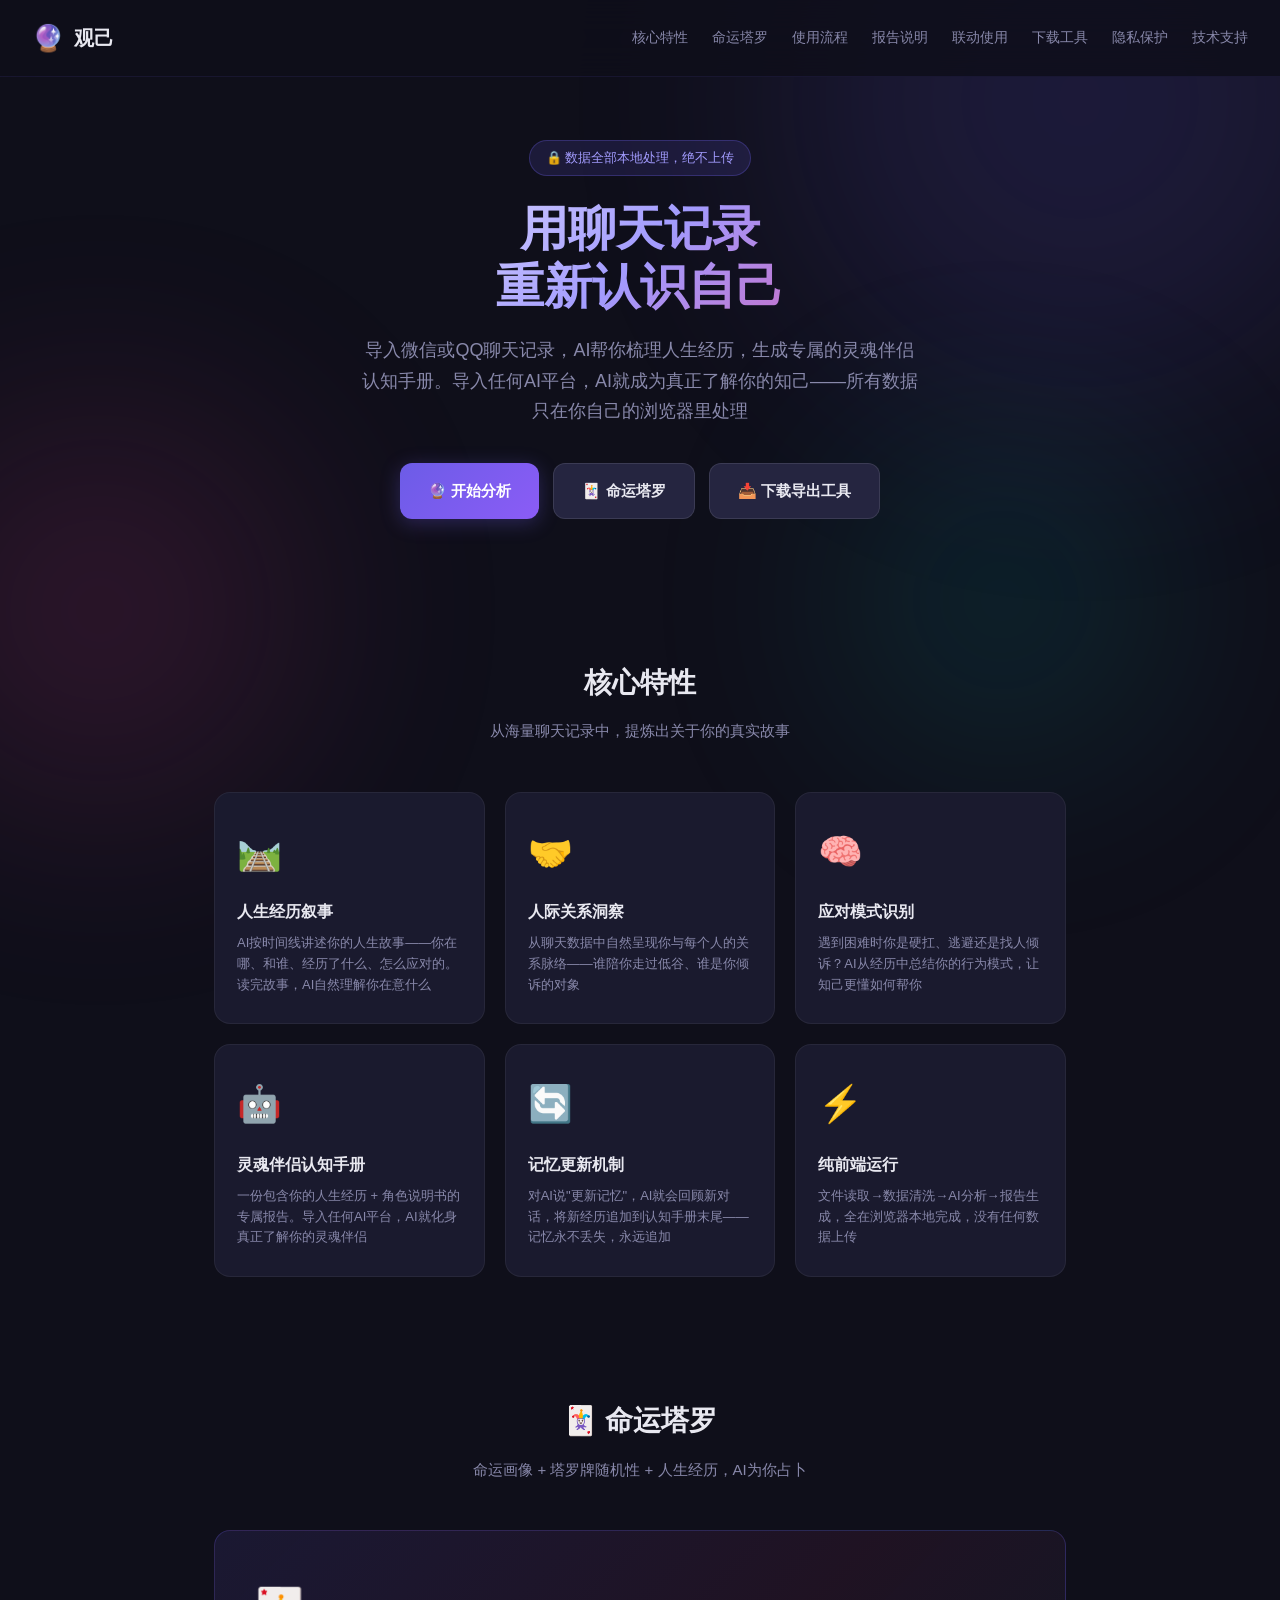
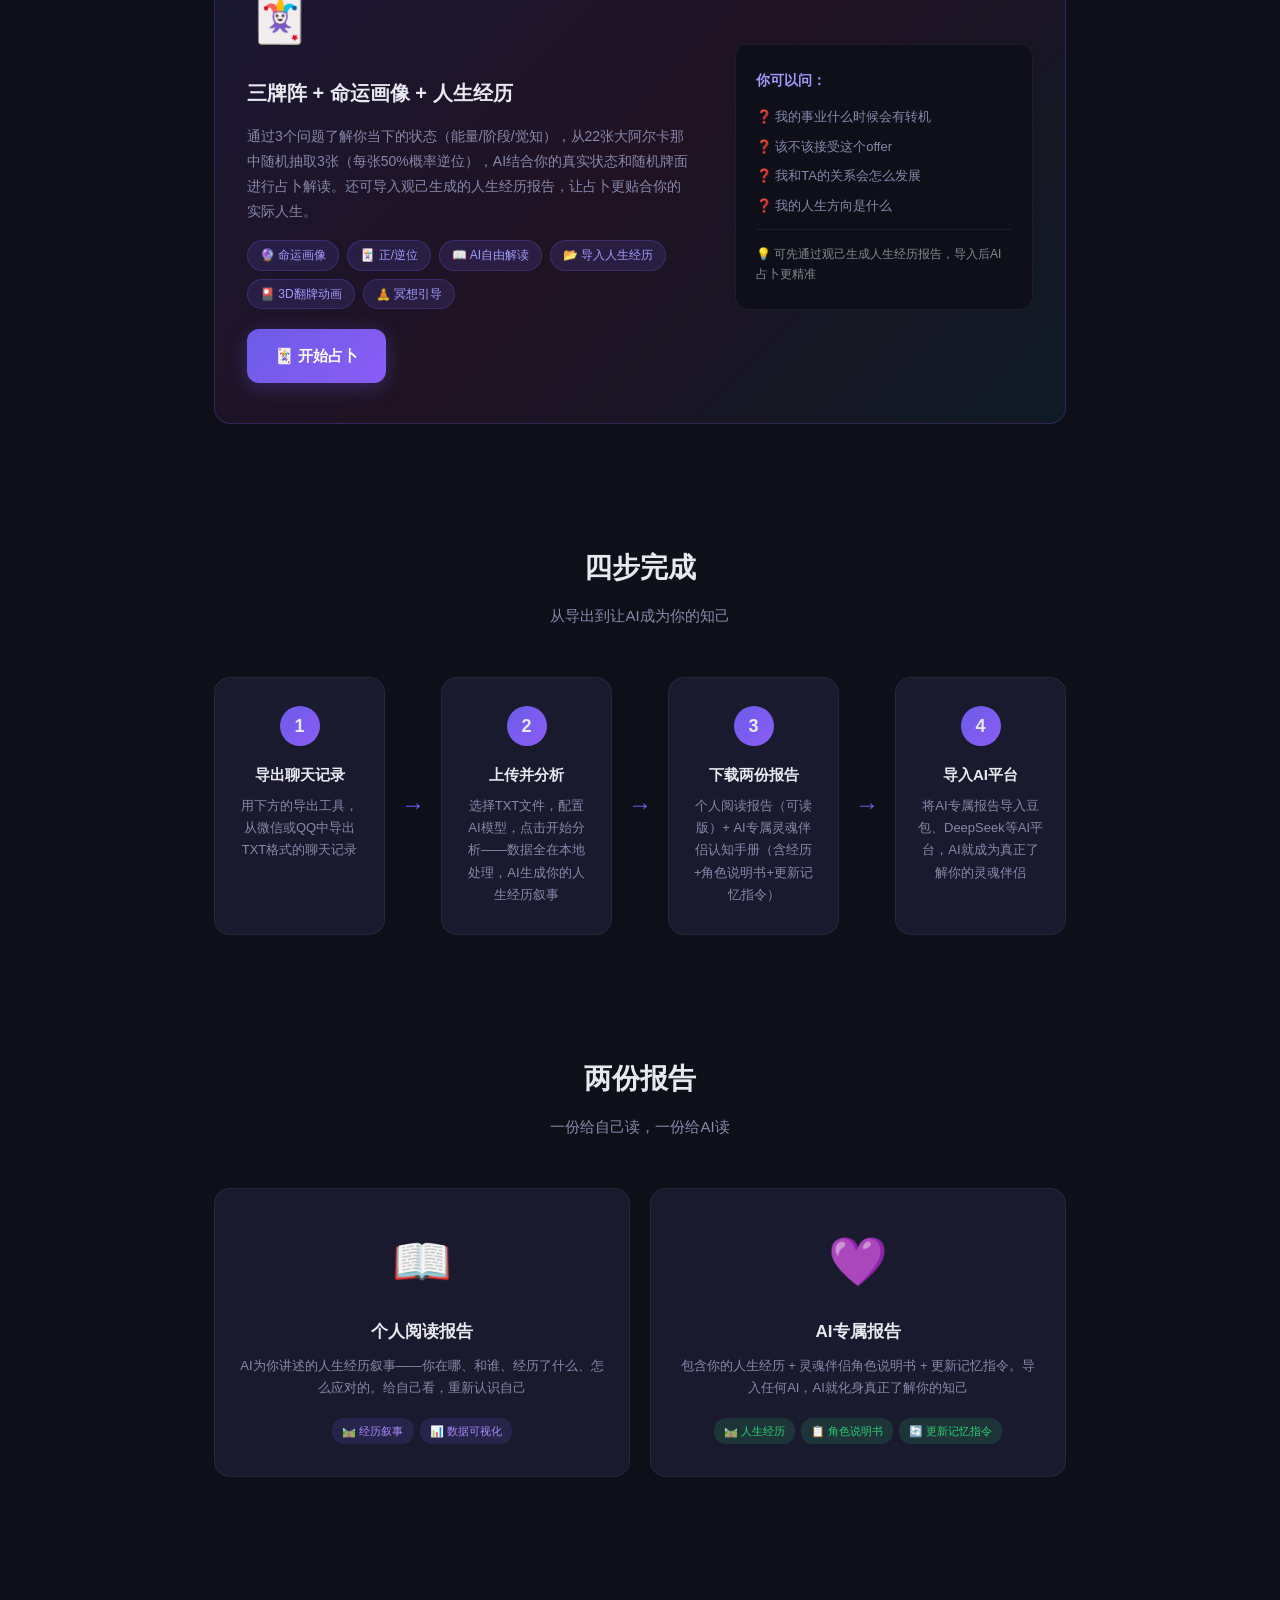
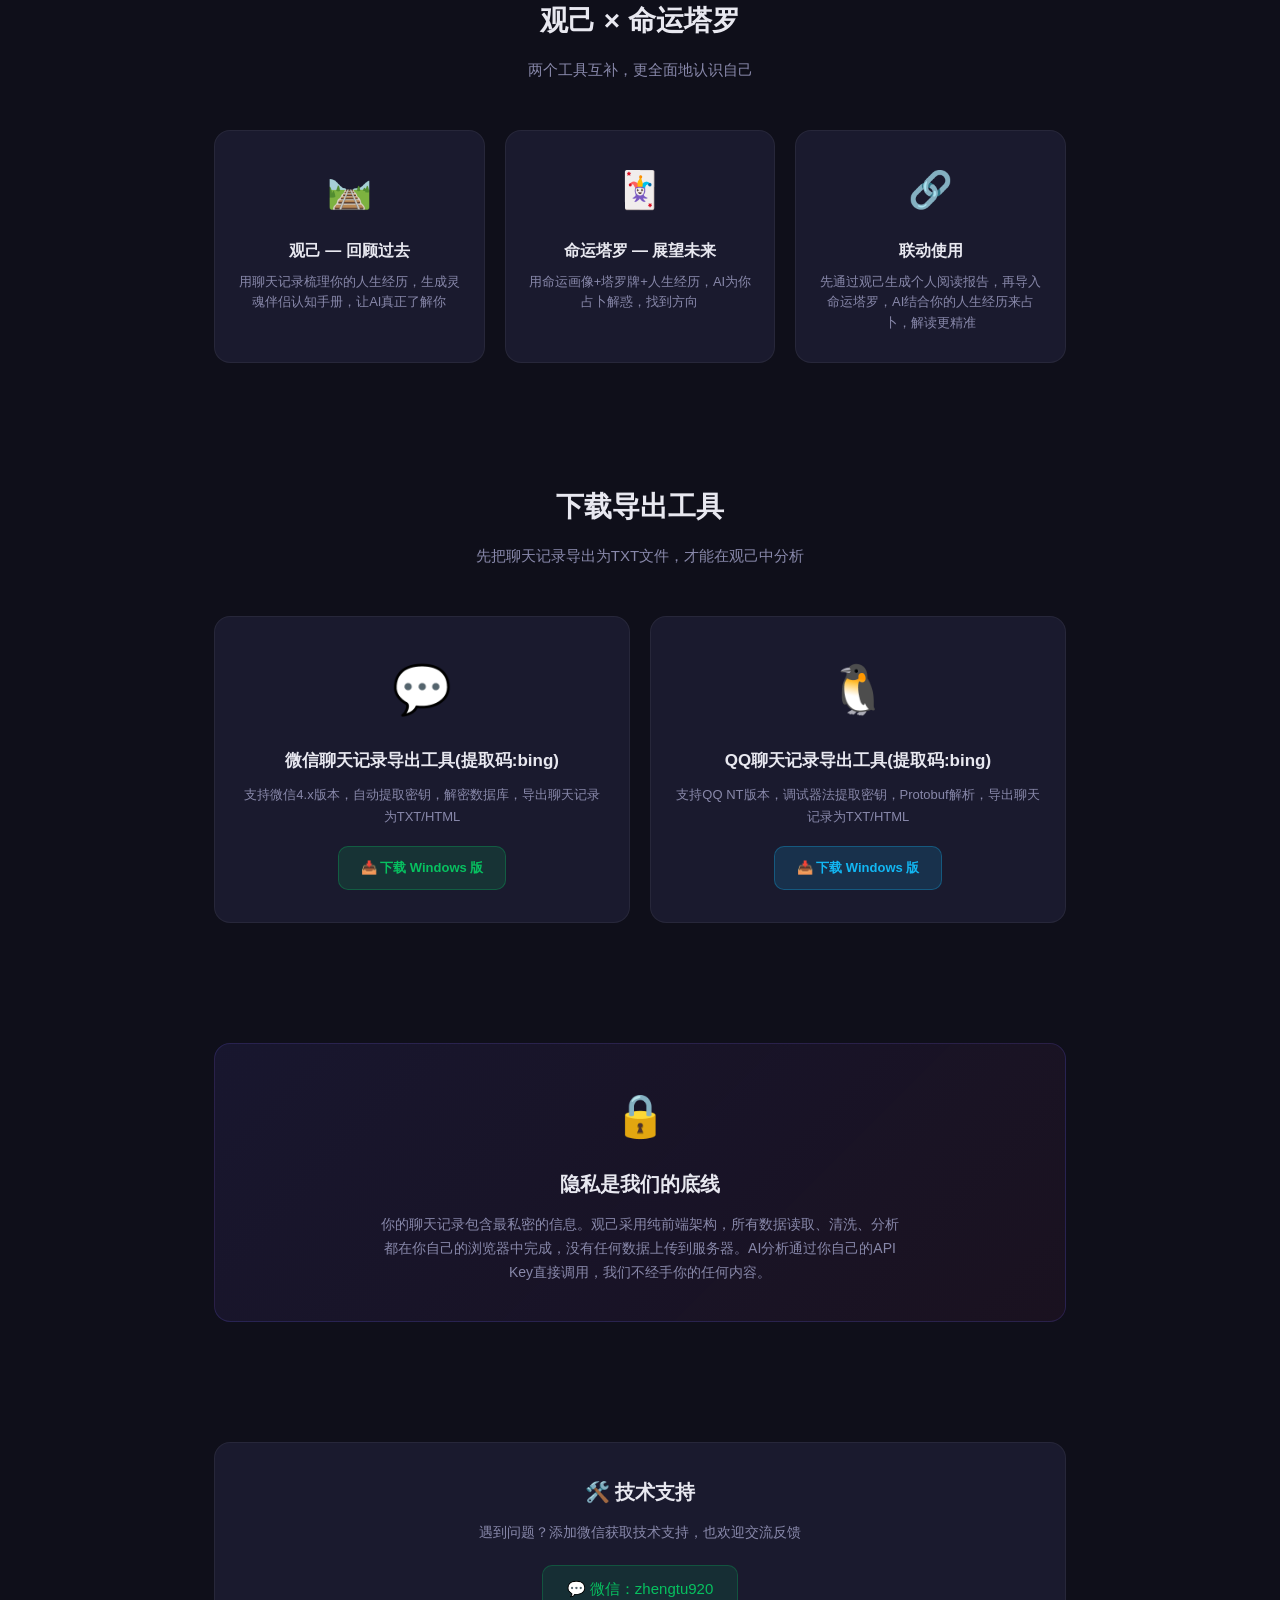
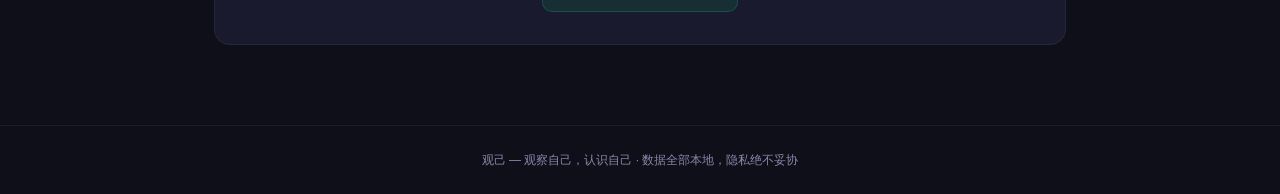
==== commit 6a3d9275: "2026-6-19 0:26" ====
--- a/index.html
+++ b/index.html
@@ -454,9 +454,11 @@
         <span class="icon">🔮</span> 观己
     </a>
     <div class="nav-links">
-        <a href="#features">功能特性</a>
+        <a href="#features">核心特性</a>
         <a href="#tarot">命运塔罗</a>
         <a href="#steps">使用流程</a>
+        <a href="#reports">报告说明</a>
+        <a href="#combine">联动使用</a>
         <a href="#download">下载工具</a>
         <a href="#privacy">隐私保护</a>
         <a href="#support">技术支持</a>
@@ -469,7 +471,7 @@
     <section class="hero">
         <div class="hero-badge">🔒 数据全部本地处理，绝不上传</div>
         <h1>用聊天记录<br>重新认识自己</h1>
-        <p>导入微信或QQ聊天记录，AI帮你梳理人生经历、人际关系、性格演变，生成专属AI报告，导入AI让AI成为你的知己——所有数据只在你自己的浏览器里处理</p>
+        <p>导入微信或QQ聊天记录，AI帮你梳理人生经历，生成专属的灵魂伴侣认知手册。导入任何AI平台，AI就成为真正了解你的知己——所有数据只在你自己的浏览器里处理</p>
         <div class="hero-buttons">
             <a href="app.html" class="btn btn-primary">🔮 开始分析</a>
             <a href="tarot/index.html" class="btn btn-secondary">🃏 命运塔罗</a>
@@ -480,37 +482,37 @@
     <!-- 特性 -->
     <section class="features" id="features">
         <h2 class="section-title">核心特性</h2>
-        <p class="section-sub">从海量聊天记录中，提炼出关于你的真实画像</p>
+        <p class="section-sub">从海量聊天记录中，提炼出关于你的真实故事</p>
         <div class="feature-grid">
             <div class="feature-card">
-                <div class="feature-icon">🕐</div>
-                <h3>人生时间线</h3>
-                <p>按时间梳理你经历过什么、在哪里、做什么——像翻阅一本关于自己的书</p>
+                <div class="feature-icon">🛤️</div>
+                <h3>人生经历叙事</h3>
+                <p>AI按时间线讲述你的人生故事——你在哪、和谁、经历了什么、怎么应对的。读完故事，AI自然理解你在意什么</p>
             </div>
             <div class="feature-card">
                 <div class="feature-icon">🤝</div>
-                <h3>人际关系图谱</h3>
-                <p>你身边有哪些人、什么时候认识的、关系如何——看清你最在乎谁</p>
+                <h3>人际关系洞察</h3>
+                <p>从聊天数据中自然呈现你与每个人的关系脉络——谁陪你走过低谷、谁是你倾诉的对象</p>
             </div>
             <div class="feature-card">
                 <div class="feature-icon">🧠</div>
-                <h3>性格与价值观</h3>
-                <p>从经历、关系、兴趣中推导你的性格特质——不是标签，是演变</p>
-            </div>
-            <div class="feature-card">
-                <div class="feature-icon">🎯</div>
-                <h3>兴趣与驱动力</h3>
-                <p>不同阶段你在追求什么、什么在驱动你——看见自己的成长轨迹</p>
+                <h3>应对模式识别</h3>
+                <p>遇到困难时你是硬扛、逃避还是找人倾诉？AI从经历中总结你的行为模式，让知己更懂如何帮你</p>
             </div>
             <div class="feature-card">
                 <div class="feature-icon">🤖</div>
-                <h3>AI专属报告</h3>
-                <p>一份"让AI像朋友一样了解你"的信件——带走它，让任何AI更懂你</p>
+                <h3>灵魂伴侣认知手册</h3>
+                <p>一份包含你的人生经历 + 角色说明书的专属报告。导入任何AI平台，AI就化身真正了解你的灵魂伴侣</p>
+            </div>
+            <div class="feature-card">
+                <div class="feature-icon">🔄</div>
+                <h3>记忆更新机制</h3>
+                <p>对AI说"更新记忆"，AI就会回顾新对话，将新经历追加到认知手册末尾——记忆永不丢失，永远追加</p>
             </div>
             <div class="feature-card">
                 <div class="feature-icon">⚡</div>
                 <h3>纯前端运行</h3>
-                <p>文件读取→数据清洗→AI分析→报告生成，全在浏览器本地完成</p>
+                <p>文件读取→数据清洗→AI分析→报告生成，全在浏览器本地完成，没有任何数据上传</p>
             </div>
         </div>
     </section>
@@ -518,30 +520,33 @@
     <!-- 命运塔罗 -->
     <section class="tarot-section" id="tarot">
         <h2 class="section-title">🃏 命运塔罗</h2>
-        <p class="section-sub">不是迷信，是另一种认识自己的方式</p>
+        <p class="section-sub">命运画像 + 塔罗牌随机性 + 人生经历，AI为你占卜</p>
         <div class="tarot-card">
             <div class="tarot-inner">
                 <div class="tarot-left">
                     <div class="tarot-icon">🃏</div>
-                    <h3>三牌阵 + 命运画像 + 哲学解读</h3>
-                    <p>抽三张塔罗牌，系统自动生成你的命运画像（能量/方向/关系/时机/觉知五维度），前端精确计算时间、概率、判断等量化结果，AI结合哲学思想深度解读——不只是告诉你"会还是不会"，更要让你明白"为什么"。</p>
+                    <h3>三牌阵 + 命运画像 + 人生经历</h3>
+                    <p>通过3个问题了解你当下的状态（能量/阶段/觉知），从22张大阿尔卡那中随机抽取3张（每张50%概率逆位），AI结合你的真实状态和随机牌面进行占卜解读。还可导入观己生成的人生经历报告，让占卜更贴合你的实际人生。</p>
                     <div class="tarot-features">
-                        <span class="tarot-tag">⏰ 时间预测</span>
-                        <span class="tarot-tag">📊 概率计算</span>
-                        <span class="tarot-tag">⚖️ 是非判断</span>
-                        <span class="tarot-tag">🧭 方向指引</span>
                         <span class="tarot-tag">🔮 命运画像</span>
-                        <span class="tarot-tag">📖 哲学解读</span>
+                        <span class="tarot-tag">🃏 正/逆位</span>
+                        <span class="tarot-tag">📖 AI自由解读</span>
+                        <span class="tarot-tag">📂 导入人生经历</span>
+                        <span class="tarot-tag">🎴 3D翻牌动画</span>
+                        <span class="tarot-tag">🧘 冥想引导</span>
                     </div>
                     <a href="tarot/index.html" class="btn btn-primary" style="margin-top:20px">🃏 开始占卜</a>
                 </div>
                 <div class="tarot-right">
                     <div class="tarot-example">
                         <div class="tarot-example-title">你可以问：</div>
-                        <div class="tarot-example-item">❓ 我的股票会涨吗 → <strong>会 / 不会 + 65%</strong></div>
-                        <div class="tarot-example-item">❓ 什么时候能买房 → <strong>2027-2028年</strong></div>
-                        <div class="tarot-example-item">❓ 该不该换工作 → <strong>倾向是 + 低风险</strong></div>
-                        <div class="tarot-example-item">❓ 我的人生方向在哪 → <strong>方向正确，继续前进</strong></div>
+                        <div class="tarot-example-item">❓ 我的事业什么时候会有转机</div>
+                        <div class="tarot-example-item">❓ 该不该接受这个offer</div>
+                        <div class="tarot-example-item">❓ 我和TA的关系会怎么发展</div>
+                        <div class="tarot-example-item">❓ 我的人生方向是什么</div>
+                        <div style="margin-top:14px;padding-top:14px;border-top:1px solid rgba(255,255,255,0.06);font-size:12px;color:#7f8c8d;">
+                            💡 可先通过观己生成人生经历报告，导入后AI占卜更精准
+                        </div>
                     </div>
                 </div>
             </div>
@@ -550,8 +555,8 @@
 
     <!-- 使用流程 -->
     <section class="steps-section" id="steps">
-        <h2 class="section-title">三步完成</h2>
-        <p class="section-sub">从导出到分析，简单三步</p>
+        <h2 class="section-title">四步完成</h2>
+        <p class="section-sub">从导出到让AI成为你的知己</p>
         <div class="steps-grid">
             <div class="step-card">
                 <div class="step-num">1</div>
@@ -562,13 +567,69 @@
             <div class="step-card">
                 <div class="step-num">2</div>
                 <h3>上传并分析</h3>
-                <p>选择TXT文件，配置AI模型，点击开始分析——数据全在本地处理</p>
+                <p>选择TXT文件，配置AI模型，点击开始分析——数据全在本地处理，AI生成你的人生经历叙事</p>
             </div>
             <div class="step-arrow">→</div>
             <div class="step-card">
                 <div class="step-num">3</div>
-                <h3>下载三份报告</h3>
-                <p>分析过程报告 / 个人阅读报告 / AI专属报告，全面认识自己</p>
+                <h3>下载两份报告</h3>
+                <p>个人阅读报告（可读版）+ AI专属灵魂伴侣认知手册（含经历+角色说明书+更新记忆指令）</p>
+            </div>
+            <div class="step-arrow">→</div>
+            <div class="step-card">
+                <div class="step-num">4</div>
+                <h3>导入AI平台</h3>
+                <p>将AI专属报告导入豆包、DeepSeek等AI平台，AI就成为真正了解你的灵魂伴侣</p>
+            </div>
+        </div>
+    </section>
+
+    <!-- 报告类型 -->
+    <section class="download-section" id="reports">
+        <h2 class="section-title">两份报告</h2>
+        <p class="section-sub">一份给自己读，一份给AI读</p>
+        <div class="download-grid">
+            <div class="download-card">
+                <div class="download-icon">📖</div>
+                <h3>个人阅读报告</h3>
+                <p>AI为你讲述的人生经历叙事——你在哪、和谁、经历了什么、怎么应对的。给自己看，重新认识自己</p>
+                <div style="display:flex;gap:6px;justify-content:center;flex-wrap:wrap;margin-top:12px;">
+                    <span style="padding:4px 10px;background:rgba(108,92,231,0.15);border-radius:12px;font-size:11px;color:#a78bfa;">🛤️ 经历叙事</span>
+                    <span style="padding:4px 10px;background:rgba(108,92,231,0.15);border-radius:12px;font-size:11px;color:#a78bfa;">📊 数据可视化</span>
+                </div>
+            </div>
+            <div class="download-card">
+                <div class="download-icon">💜</div>
+                <h3>AI专属报告</h3>
+                <p>包含你的人生经历 + 灵魂伴侣角色说明书 + 更新记忆指令。导入任何AI，AI就化身真正了解你的知己</p>
+                <div style="display:flex;gap:6px;justify-content:center;flex-wrap:wrap;margin-top:12px;">
+                    <span style="padding:4px 10px;background:rgba(46,204,113,0.15);border-radius:12px;font-size:11px;color:#2ecc71;">🛤️ 人生经历</span>
+                    <span style="padding:4px 10px;background:rgba(46,204,113,0.15);border-radius:12px;font-size:11px;color:#2ecc71;">📋 角色说明书</span>
+                    <span style="padding:4px 10px;background:rgba(46,204,113,0.15);border-radius:12px;font-size:11px;color:#2ecc71;">🔄 更新记忆指令</span>
+                </div>
+            </div>
+        </div>
+    </section>
+
+    <!-- 命运塔罗与观己联动 -->
+    <section class="features" id="combine">
+        <h2 class="section-title">观己 × 命运塔罗</h2>
+        <p class="section-sub">两个工具互补，更全面地认识自己</p>
+        <div class="feature-grid">
+            <div class="feature-card" style="text-align:center;">
+                <div class="feature-icon">🛤️</div>
+                <h3>观己 — 回顾过去</h3>
+                <p>用聊天记录梳理你的人生经历，生成灵魂伴侣认知手册，让AI真正了解你</p>
+            </div>
+            <div class="feature-card" style="text-align:center;">
+                <div class="feature-icon">🃏</div>
+                <h3>命运塔罗 — 展望未来</h3>
+                <p>用命运画像+塔罗牌+人生经历，AI为你占卜解惑，找到方向</p>
+            </div>
+            <div class="feature-card" style="text-align:center;">
+                <div class="feature-icon">🔗</div>
+                <h3>联动使用</h3>
+                <p>先通过观己生成个人阅读报告，再导入命运塔罗，AI结合你的人生经历来占卜，解读更精准</p>
             </div>
         </div>
     </section>
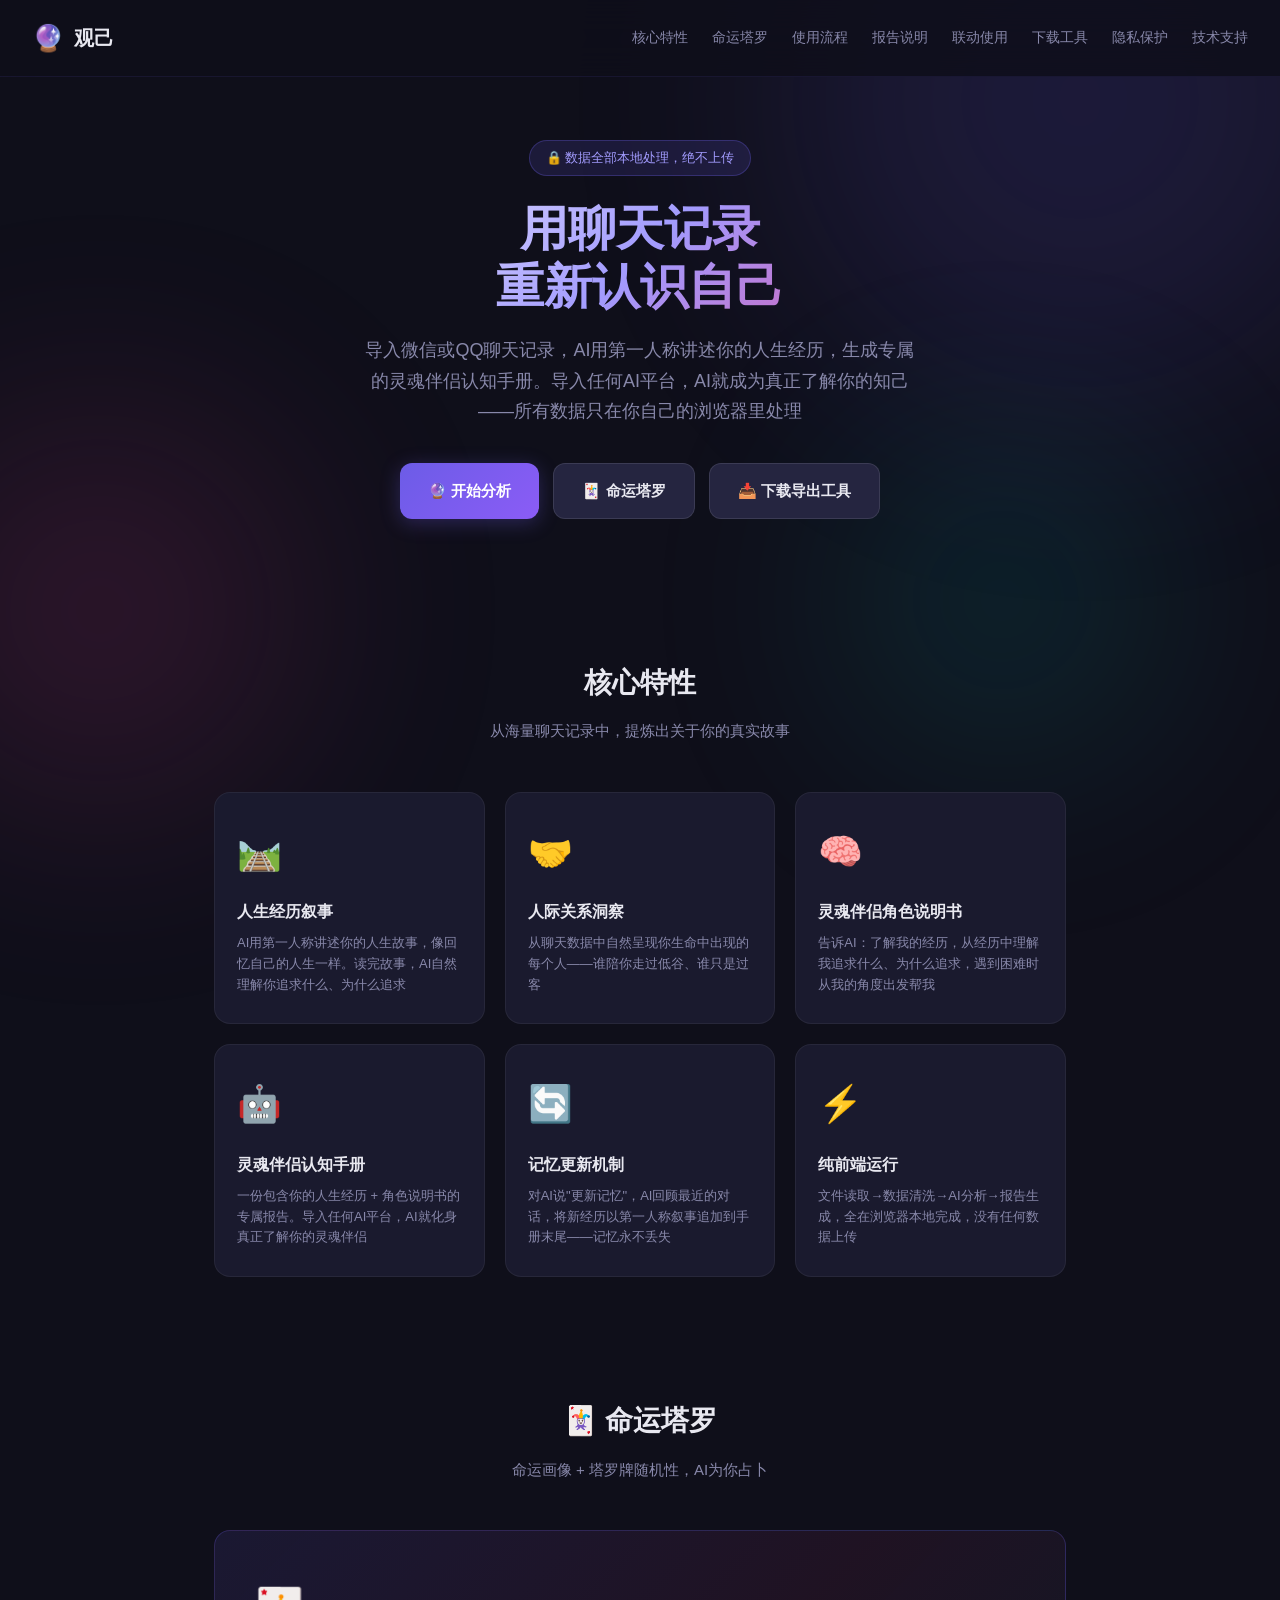
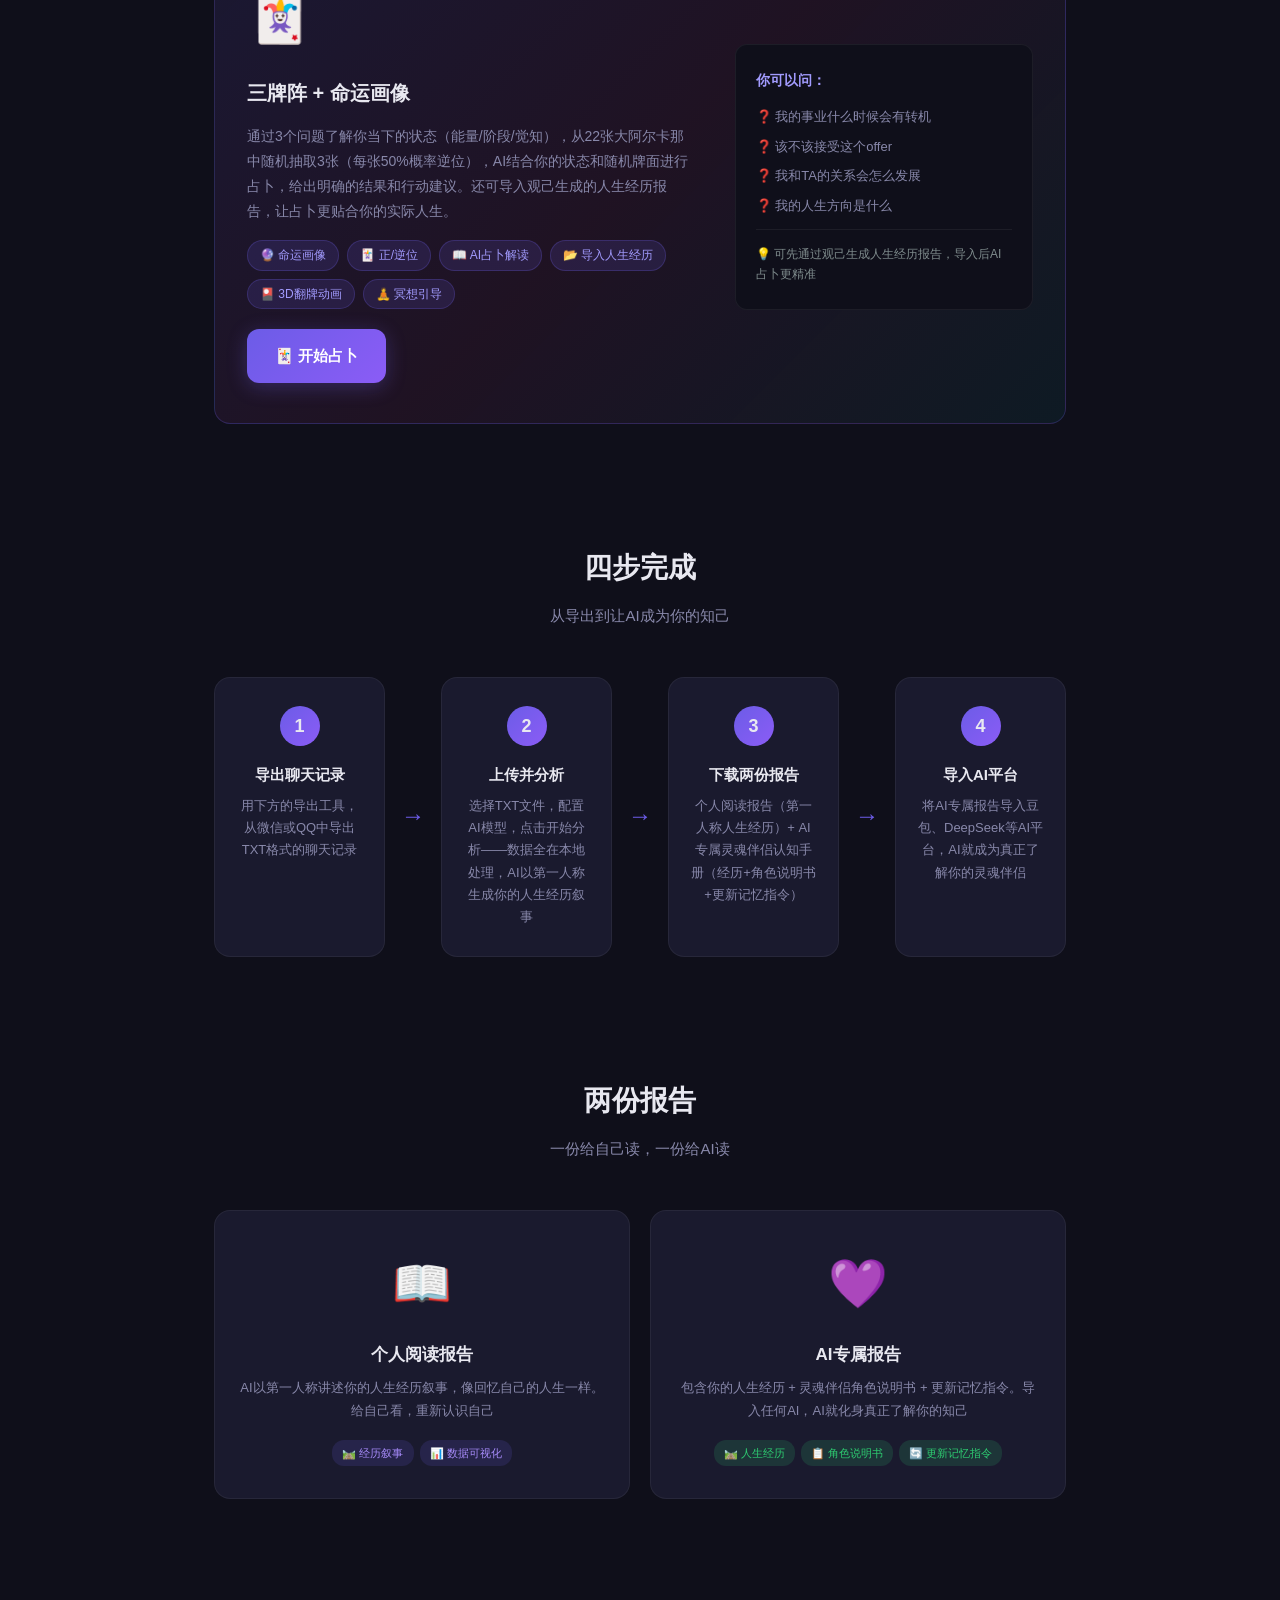
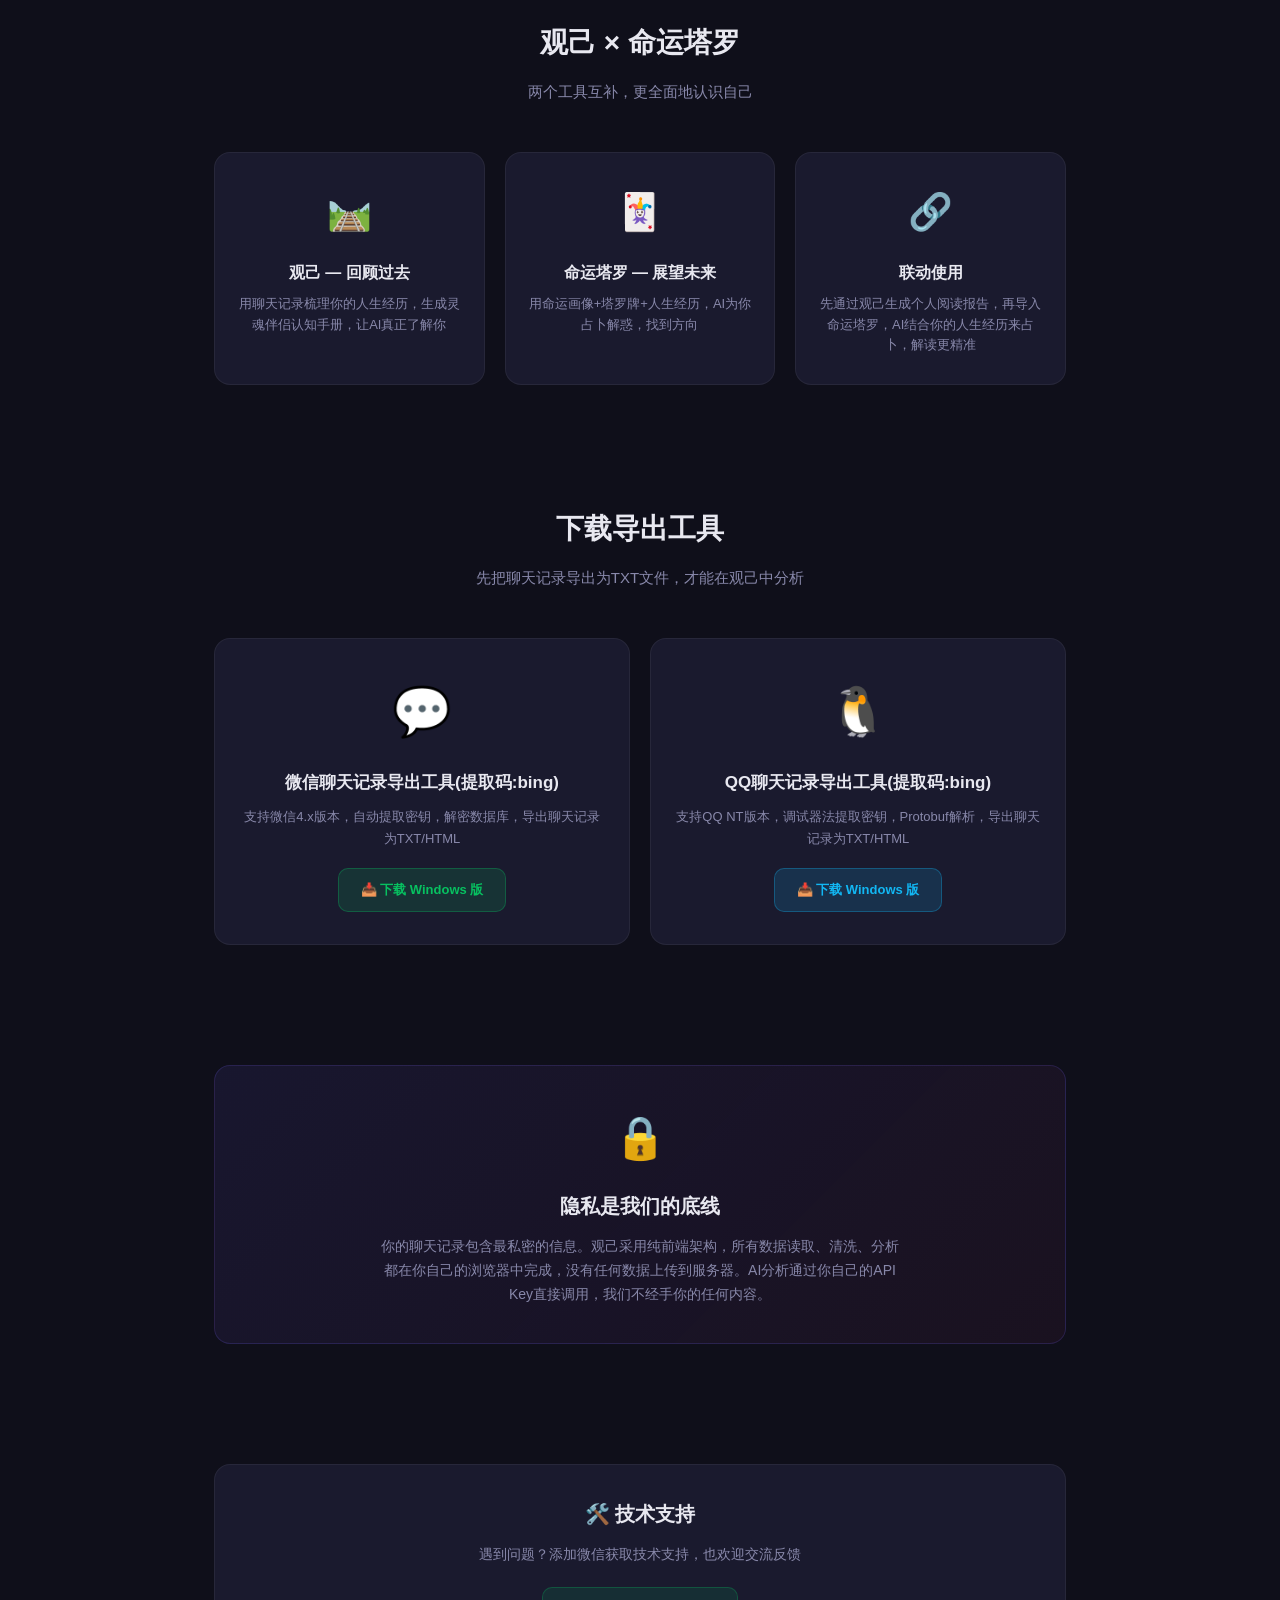
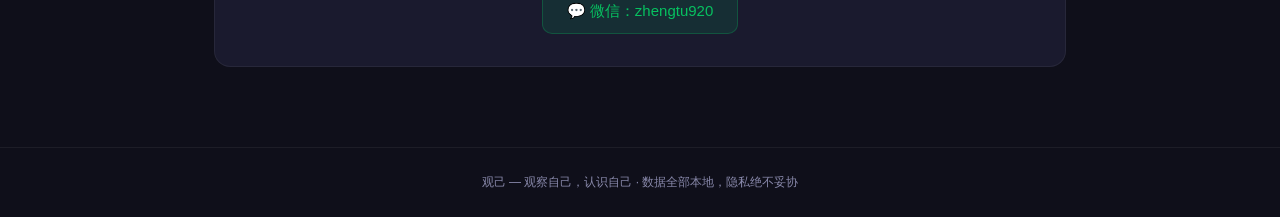
==== commit ddd22632: "2026-6-22 22:05" ====
--- a/index.html
+++ b/index.html
@@ -4,7 +4,6 @@
     <meta charset="UTF-8">
     <meta name="viewport" content="width=device-width, initial-scale=1.0">
     <title>观己 - 用聊天记录认识自己</title>
-    <link rel="manifest" href="/manifest.json">
     <style>
         * { margin: 0; padding: 0; box-sizing: border-box; }
 
@@ -435,11 +434,6 @@
             .download-grid { grid-template-columns: 1fr; }
         }
     </style>
-    <script>
-if ('serviceWorker' in navigator) {
-  navigator.serviceWorker.register('/sw.js');
-}
-    </script>
 </head>
 <body>
 
@@ -471,7 +465,7 @@
     <section class="hero">
         <div class="hero-badge">🔒 数据全部本地处理，绝不上传</div>
         <h1>用聊天记录<br>重新认识自己</h1>
-        <p>导入微信或QQ聊天记录，AI帮你梳理人生经历，生成专属的灵魂伴侣认知手册。导入任何AI平台，AI就成为真正了解你的知己——所有数据只在你自己的浏览器里处理</p>
+        <p>导入微信或QQ聊天记录，AI用第一人称讲述你的人生经历，生成专属的灵魂伴侣认知手册。导入任何AI平台，AI就成为真正了解你的知己——所有数据只在你自己的浏览器里处理</p>
         <div class="hero-buttons">
             <a href="app.html" class="btn btn-primary">🔮 开始分析</a>
             <a href="tarot/index.html" class="btn btn-secondary">🃏 命运塔罗</a>
@@ -487,17 +481,17 @@
             <div class="feature-card">
                 <div class="feature-icon">🛤️</div>
                 <h3>人生经历叙事</h3>
-                <p>AI按时间线讲述你的人生故事——你在哪、和谁、经历了什么、怎么应对的。读完故事，AI自然理解你在意什么</p>
+                <p>AI用第一人称讲述你的人生故事，像回忆自己的人生一样。读完故事，AI自然理解你追求什么、为什么追求</p>
             </div>
             <div class="feature-card">
                 <div class="feature-icon">🤝</div>
                 <h3>人际关系洞察</h3>
-                <p>从聊天数据中自然呈现你与每个人的关系脉络——谁陪你走过低谷、谁是你倾诉的对象</p>
+                <p>从聊天数据中自然呈现你生命中出现的每个人——谁陪你走过低谷、谁只是过客</p>
             </div>
             <div class="feature-card">
                 <div class="feature-icon">🧠</div>
-                <h3>应对模式识别</h3>
-                <p>遇到困难时你是硬扛、逃避还是找人倾诉？AI从经历中总结你的行为模式，让知己更懂如何帮你</p>
+                <h3>灵魂伴侣角色说明书</h3>
+                <p>告诉AI：了解我的经历，从经历中理解我追求什么、为什么追求，遇到困难时从我的角度出发帮我</p>
             </div>
             <div class="feature-card">
                 <div class="feature-icon">🤖</div>
@@ -507,7 +501,7 @@
             <div class="feature-card">
                 <div class="feature-icon">🔄</div>
                 <h3>记忆更新机制</h3>
-                <p>对AI说"更新记忆"，AI就会回顾新对话，将新经历追加到认知手册末尾——记忆永不丢失，永远追加</p>
+                <p>对AI说"更新记忆"，AI回顾最近的对话，将新经历以第一人称叙事追加到手册末尾——记忆永不丢失</p>
             </div>
             <div class="feature-card">
                 <div class="feature-icon">⚡</div>
@@ -520,17 +514,17 @@
     <!-- 命运塔罗 -->
     <section class="tarot-section" id="tarot">
         <h2 class="section-title">🃏 命运塔罗</h2>
-        <p class="section-sub">命运画像 + 塔罗牌随机性 + 人生经历，AI为你占卜</p>
+        <p class="section-sub">命运画像 + 塔罗牌随机性，AI为你占卜</p>
         <div class="tarot-card">
             <div class="tarot-inner">
                 <div class="tarot-left">
                     <div class="tarot-icon">🃏</div>
-                    <h3>三牌阵 + 命运画像 + 人生经历</h3>
-                    <p>通过3个问题了解你当下的状态（能量/阶段/觉知），从22张大阿尔卡那中随机抽取3张（每张50%概率逆位），AI结合你的真实状态和随机牌面进行占卜解读。还可导入观己生成的人生经历报告，让占卜更贴合你的实际人生。</p>
+                    <h3>三牌阵 + 命运画像</h3>
+                    <p>通过3个问题了解你当下的状态（能量/阶段/觉知），从22张大阿尔卡那中随机抽取3张（每张50%概率逆位），AI结合你的状态和随机牌面进行占卜，给出明确的结果和行动建议。还可导入观己生成的人生经历报告，让占卜更贴合你的实际人生。</p>
                     <div class="tarot-features">
                         <span class="tarot-tag">🔮 命运画像</span>
                         <span class="tarot-tag">🃏 正/逆位</span>
-                        <span class="tarot-tag">📖 AI自由解读</span>
+                        <span class="tarot-tag">📖 AI占卜解读</span>
                         <span class="tarot-tag">📂 导入人生经历</span>
                         <span class="tarot-tag">🎴 3D翻牌动画</span>
                         <span class="tarot-tag">🧘 冥想引导</span>
@@ -567,13 +561,13 @@
             <div class="step-card">
                 <div class="step-num">2</div>
                 <h3>上传并分析</h3>
-                <p>选择TXT文件，配置AI模型，点击开始分析——数据全在本地处理，AI生成你的人生经历叙事</p>
+                <p>选择TXT文件，配置AI模型，点击开始分析——数据全在本地处理，AI以第一人称生成你的人生经历叙事</p>
             </div>
             <div class="step-arrow">→</div>
             <div class="step-card">
                 <div class="step-num">3</div>
                 <h3>下载两份报告</h3>
-                <p>个人阅读报告（可读版）+ AI专属灵魂伴侣认知手册（含经历+角色说明书+更新记忆指令）</p>
+                <p>个人阅读报告（第一人称人生经历）+ AI专属灵魂伴侣认知手册（经历+角色说明书+更新记忆指令）</p>
             </div>
             <div class="step-arrow">→</div>
             <div class="step-card">
@@ -592,7 +586,7 @@
             <div class="download-card">
                 <div class="download-icon">📖</div>
                 <h3>个人阅读报告</h3>
-                <p>AI为你讲述的人生经历叙事——你在哪、和谁、经历了什么、怎么应对的。给自己看，重新认识自己</p>
+                <p>AI以第一人称讲述你的人生经历叙事，像回忆自己的人生一样。给自己看，重新认识自己</p>
                 <div style="display:flex;gap:6px;justify-content:center;flex-wrap:wrap;margin-top:12px;">
                     <span style="padding:4px 10px;background:rgba(108,92,231,0.15);border-radius:12px;font-size:11px;color:#a78bfa;">🛤️ 经历叙事</span>
                     <span style="padding:4px 10px;background:rgba(108,92,231,0.15);border-radius:12px;font-size:11px;color:#a78bfa;">📊 数据可视化</span>
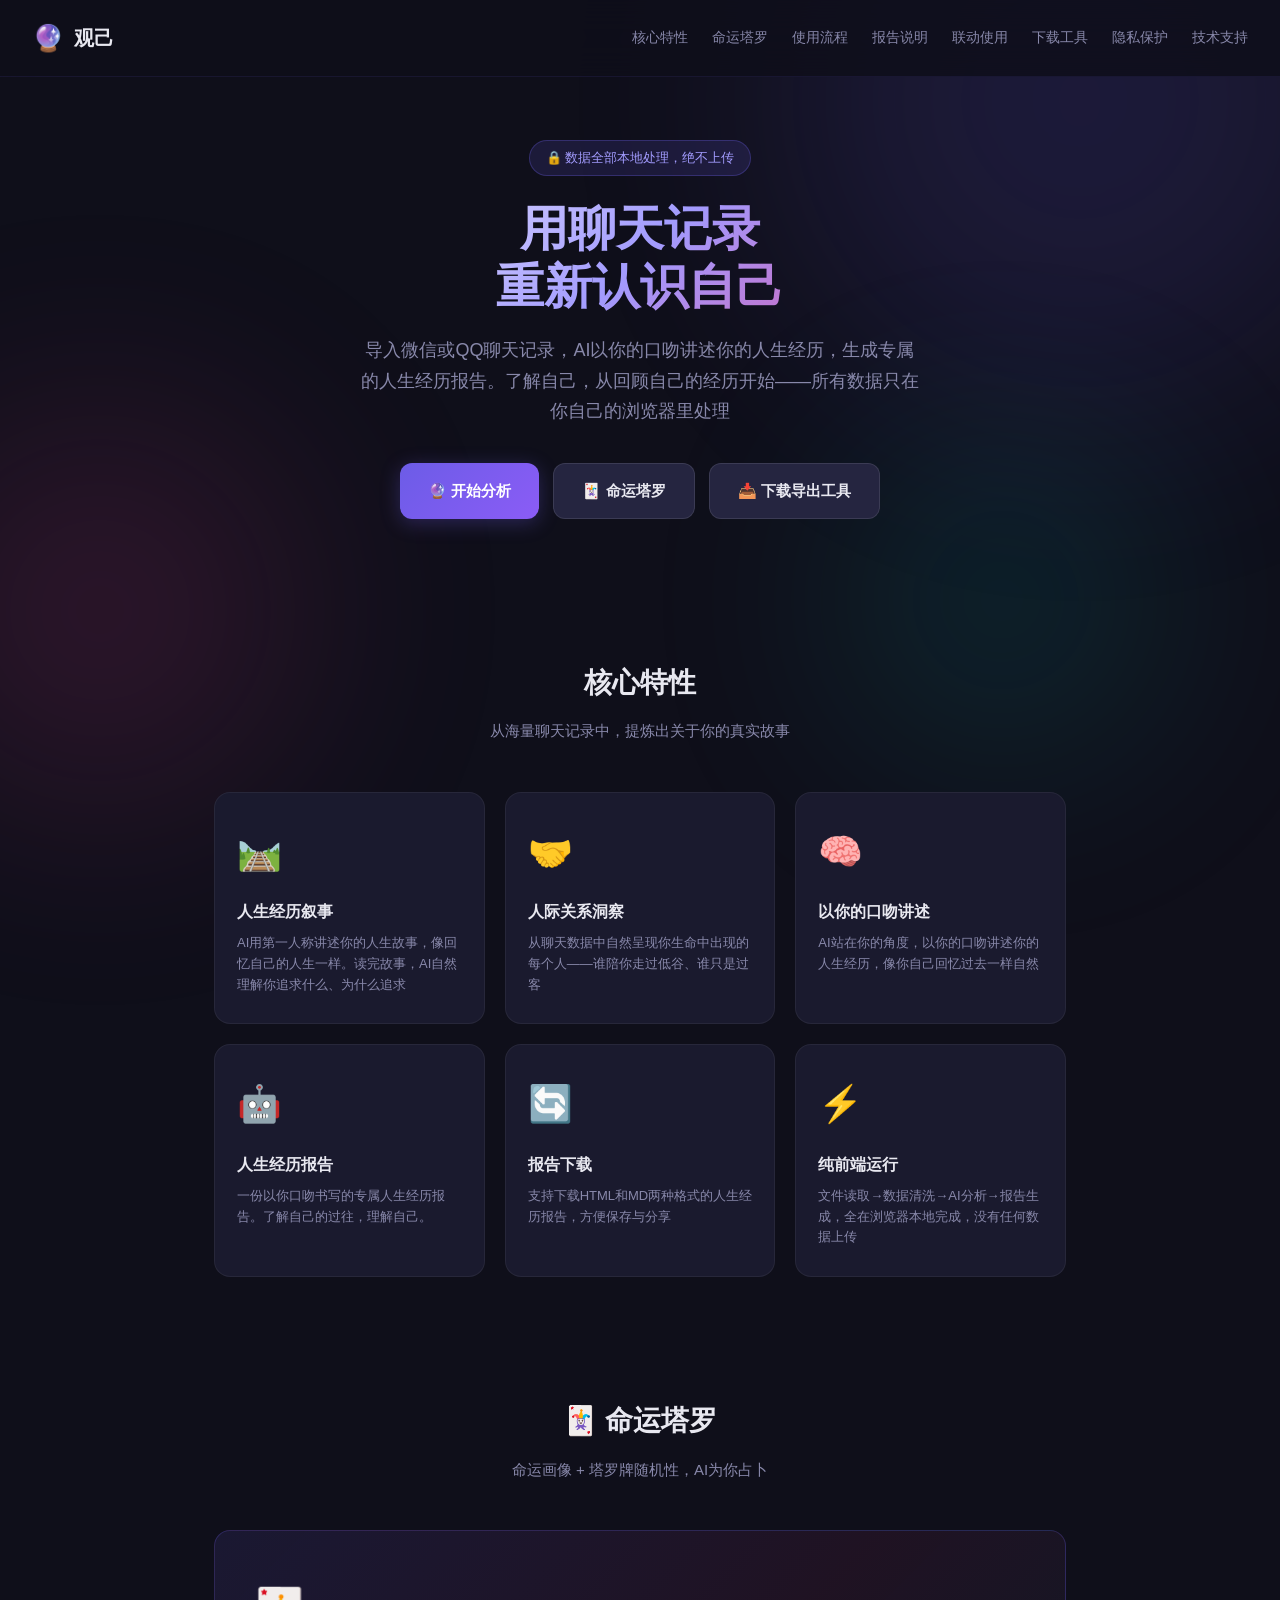
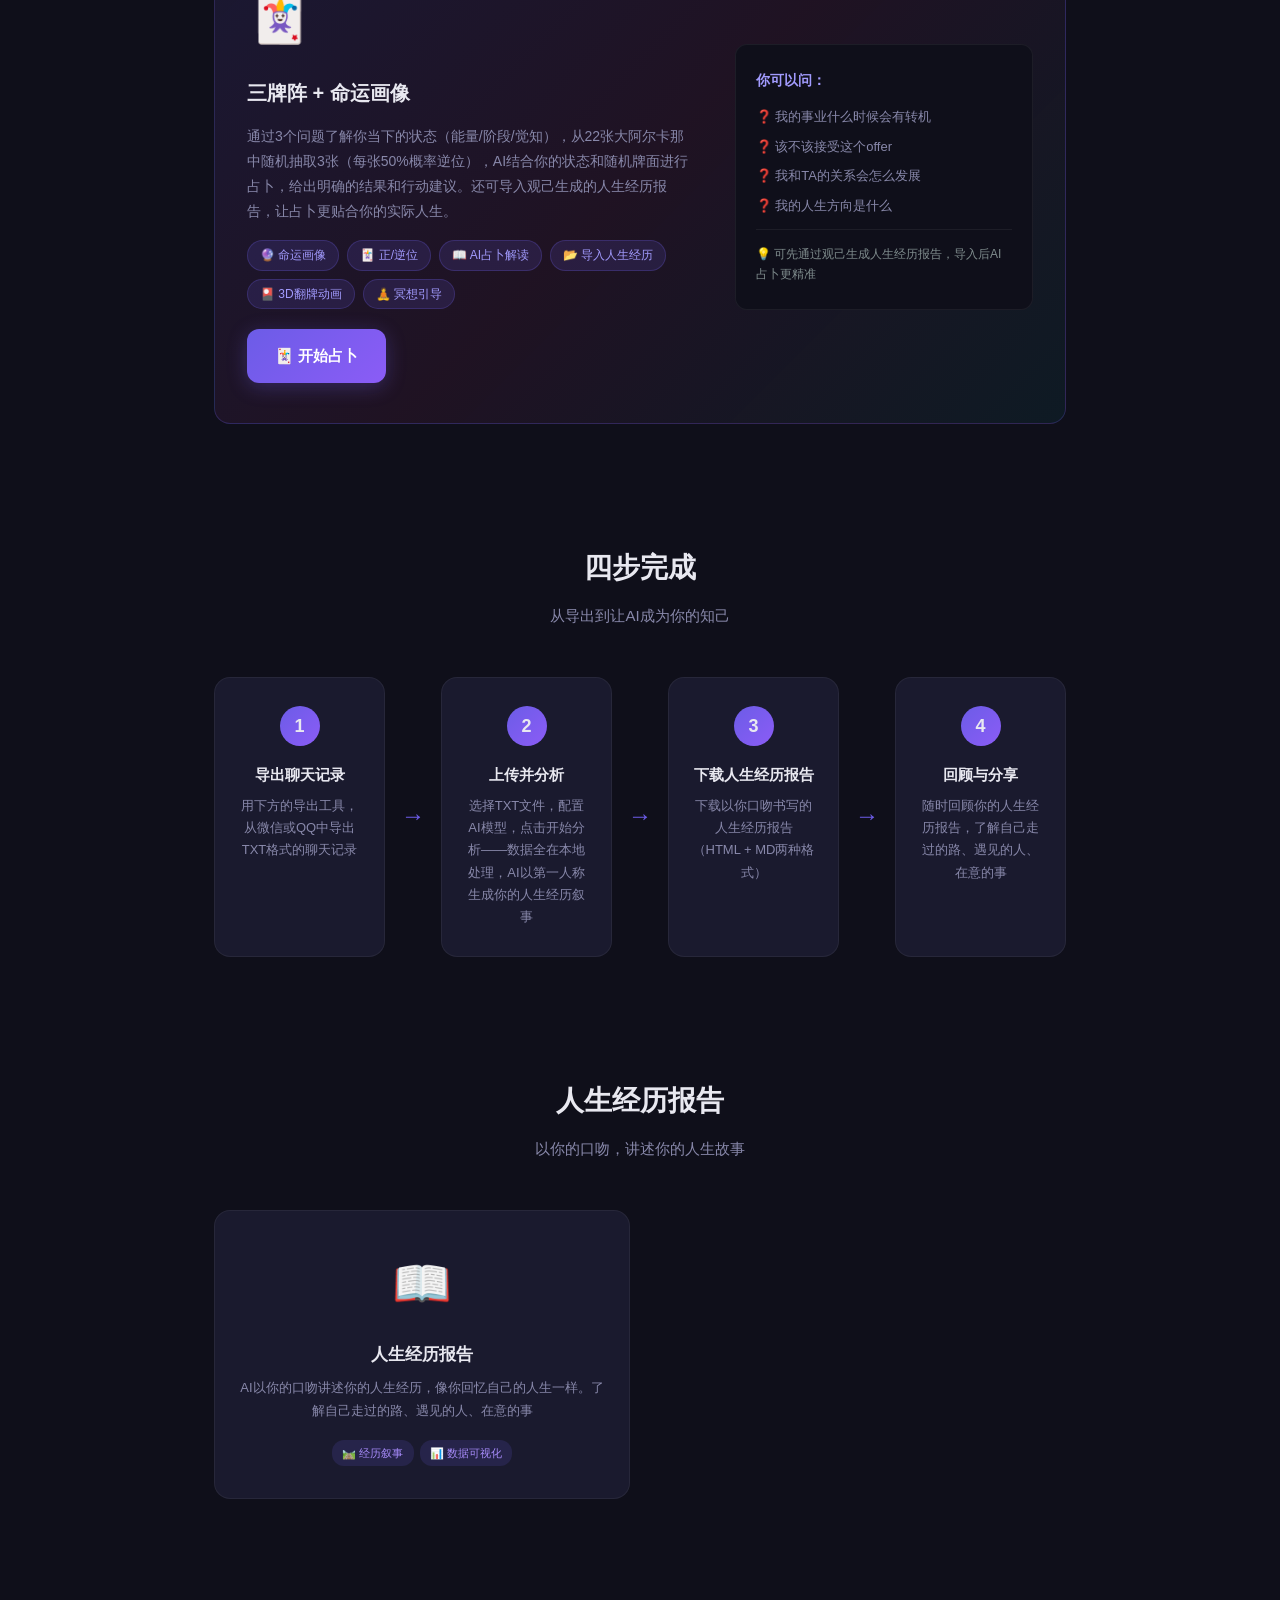
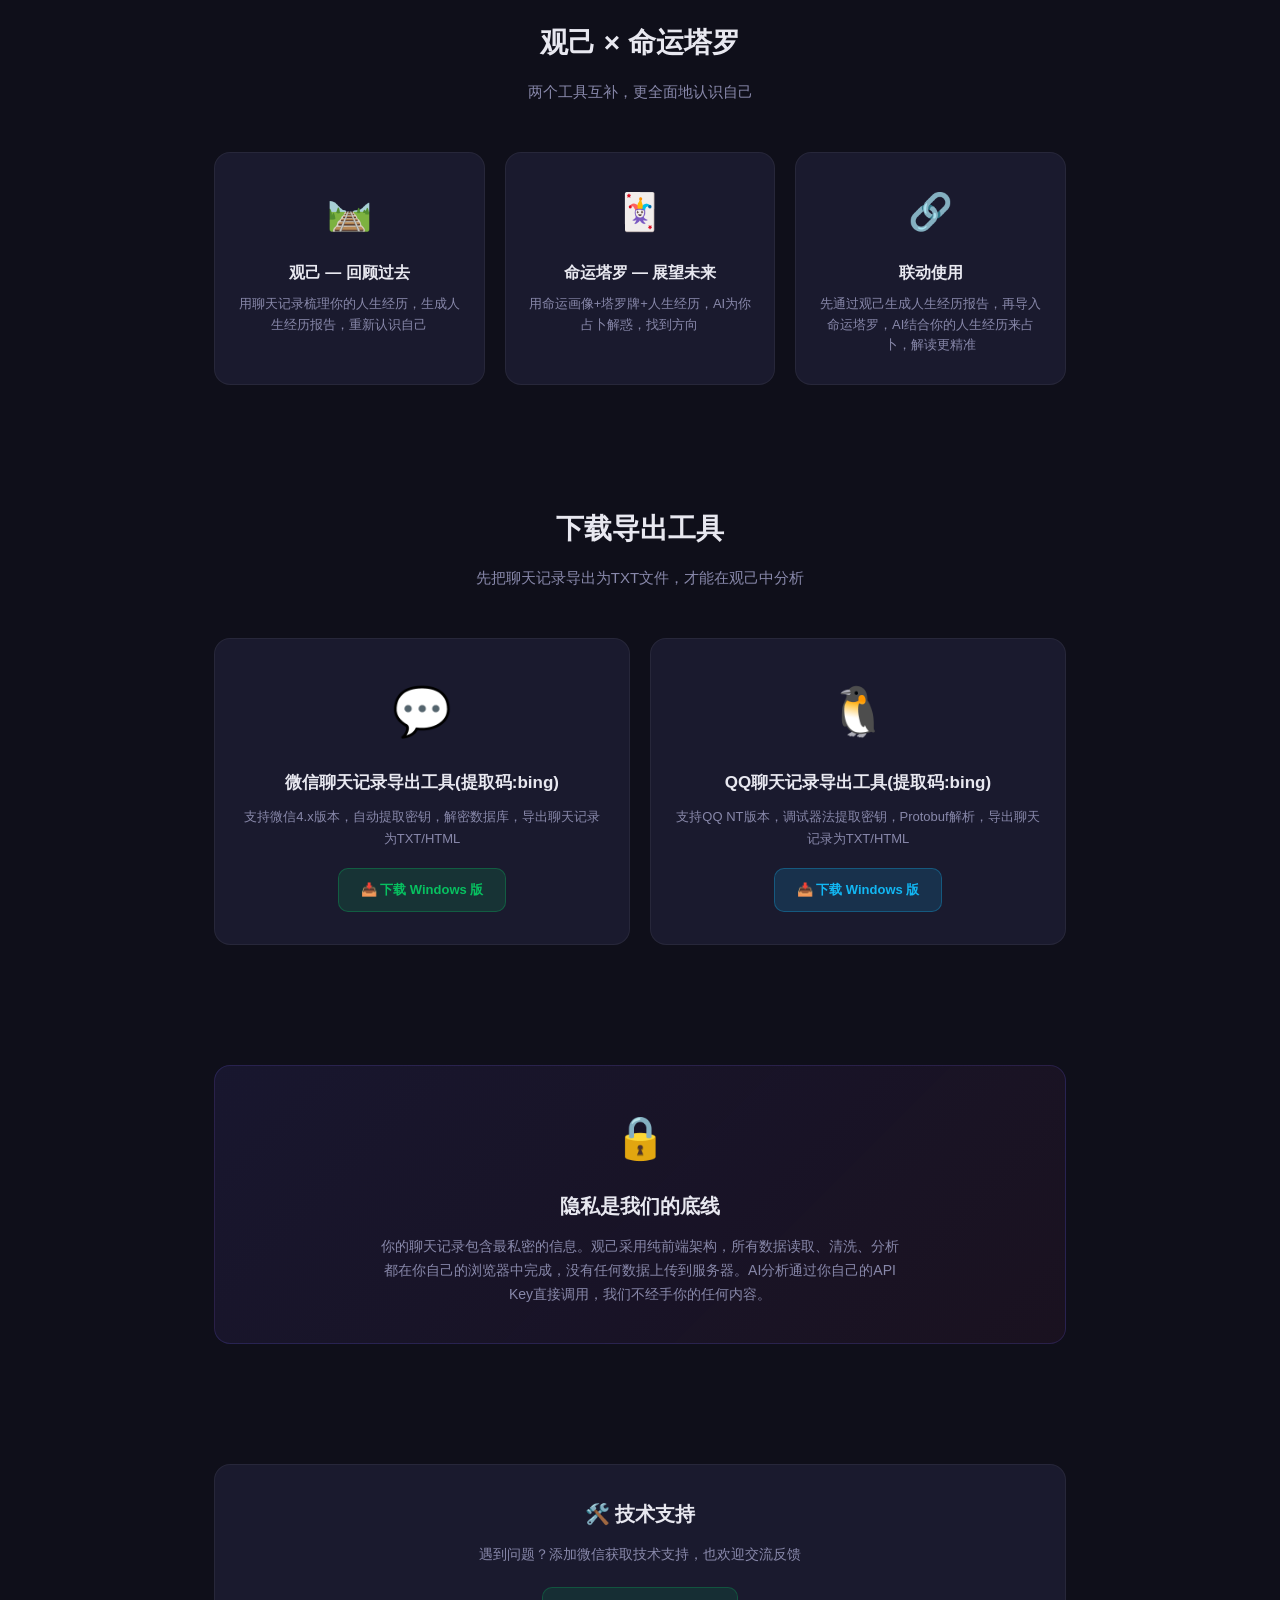
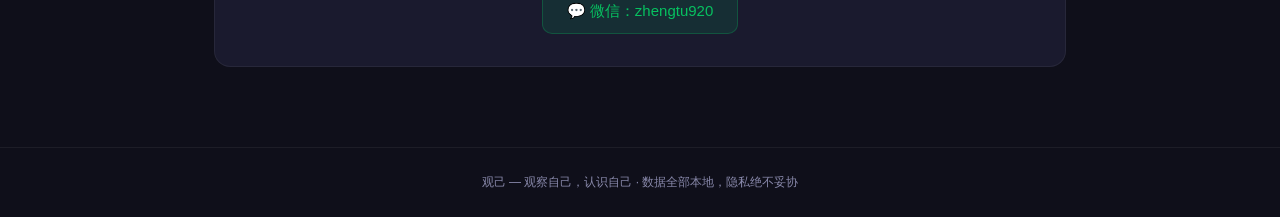
==== commit 48326916: "2026-7-9 22:09" ====
--- a/index.html
+++ b/index.html
@@ -465,7 +465,7 @@
     <section class="hero">
         <div class="hero-badge">🔒 数据全部本地处理，绝不上传</div>
         <h1>用聊天记录<br>重新认识自己</h1>
-        <p>导入微信或QQ聊天记录，AI用第一人称讲述你的人生经历，生成专属的灵魂伴侣认知手册。导入任何AI平台，AI就成为真正了解你的知己——所有数据只在你自己的浏览器里处理</p>
+        <p>导入微信或QQ聊天记录，AI以你的口吻讲述你的人生经历，生成专属的人生经历报告。了解自己，从回顾自己的经历开始——所有数据只在你自己的浏览器里处理</p>
         <div class="hero-buttons">
             <a href="app.html" class="btn btn-primary">🔮 开始分析</a>
             <a href="tarot/index.html" class="btn btn-secondary">🃏 命运塔罗</a>
@@ -490,18 +490,18 @@
             </div>
             <div class="feature-card">
                 <div class="feature-icon">🧠</div>
-                <h3>灵魂伴侣角色说明书</h3>
-                <p>告诉AI：了解我的经历，从经历中理解我追求什么、为什么追求，遇到困难时从我的角度出发帮我</p>
+                <h3>以你的口吻讲述</h3>
+                <p>AI站在你的角度，以你的口吻讲述你的人生经历，像你自己回忆过去一样自然</p>
             </div>
             <div class="feature-card">
                 <div class="feature-icon">🤖</div>
-                <h3>灵魂伴侣认知手册</h3>
-                <p>一份包含你的人生经历 + 角色说明书的专属报告。导入任何AI平台，AI就化身真正了解你的灵魂伴侣</p>
+                <h3>人生经历报告</h3>
+                <p>一份以你口吻书写的专属人生经历报告。了解自己的过往，理解自己。</p>
             </div>
             <div class="feature-card">
                 <div class="feature-icon">🔄</div>
-                <h3>记忆更新机制</h3>
-                <p>对AI说"更新记忆"，AI回顾最近的对话，将新经历以第一人称叙事追加到手册末尾——记忆永不丢失</p>
+                <h3>报告下载</h3>
+                <p>支持下载HTML和MD两种格式的人生经历报告，方便保存与分享</p>
             </div>
             <div class="feature-card">
                 <div class="feature-icon">⚡</div>
@@ -566,40 +566,30 @@
             <div class="step-arrow">→</div>
             <div class="step-card">
                 <div class="step-num">3</div>
-                <h3>下载两份报告</h3>
-                <p>个人阅读报告（第一人称人生经历）+ AI专属灵魂伴侣认知手册（经历+角色说明书+更新记忆指令）</p>
+                <h3>下载人生经历报告</h3>
+                <p>下载以你口吻书写的人生经历报告（HTML + MD两种格式）</p>
             </div>
             <div class="step-arrow">→</div>
             <div class="step-card">
                 <div class="step-num">4</div>
-                <h3>导入AI平台</h3>
-                <p>将AI专属报告导入豆包、DeepSeek等AI平台，AI就成为真正了解你的灵魂伴侣</p>
-            </div>
-        </div>
-    </section>
-
-    <!-- 报告类型 -->
+                <h3>回顾与分享</h3>
+                <p>随时回顾你的人生经历报告，了解自己走过的路、遇见的人、在意的事</p>
+            </div>
+        </div>
+    </section>
+
+    <!-- 报告 -->
     <section class="download-section" id="reports">
-        <h2 class="section-title">两份报告</h2>
-        <p class="section-sub">一份给自己读，一份给AI读</p>
+        <h2 class="section-title">人生经历报告</h2>
+        <p class="section-sub">以你的口吻，讲述你的人生故事</p>
         <div class="download-grid">
             <div class="download-card">
                 <div class="download-icon">📖</div>
-                <h3>个人阅读报告</h3>
-                <p>AI以第一人称讲述你的人生经历叙事，像回忆自己的人生一样。给自己看，重新认识自己</p>
+                <h3>人生经历报告</h3>
+                <p>AI以你的口吻讲述你的人生经历，像你回忆自己的人生一样。了解自己走过的路、遇见的人、在意的事</p>
                 <div style="display:flex;gap:6px;justify-content:center;flex-wrap:wrap;margin-top:12px;">
                     <span style="padding:4px 10px;background:rgba(108,92,231,0.15);border-radius:12px;font-size:11px;color:#a78bfa;">🛤️ 经历叙事</span>
                     <span style="padding:4px 10px;background:rgba(108,92,231,0.15);border-radius:12px;font-size:11px;color:#a78bfa;">📊 数据可视化</span>
-                </div>
-            </div>
-            <div class="download-card">
-                <div class="download-icon">💜</div>
-                <h3>AI专属报告</h3>
-                <p>包含你的人生经历 + 灵魂伴侣角色说明书 + 更新记忆指令。导入任何AI，AI就化身真正了解你的知己</p>
-                <div style="display:flex;gap:6px;justify-content:center;flex-wrap:wrap;margin-top:12px;">
-                    <span style="padding:4px 10px;background:rgba(46,204,113,0.15);border-radius:12px;font-size:11px;color:#2ecc71;">🛤️ 人生经历</span>
-                    <span style="padding:4px 10px;background:rgba(46,204,113,0.15);border-radius:12px;font-size:11px;color:#2ecc71;">📋 角色说明书</span>
-                    <span style="padding:4px 10px;background:rgba(46,204,113,0.15);border-radius:12px;font-size:11px;color:#2ecc71;">🔄 更新记忆指令</span>
                 </div>
             </div>
         </div>
@@ -613,7 +603,7 @@
             <div class="feature-card" style="text-align:center;">
                 <div class="feature-icon">🛤️</div>
                 <h3>观己 — 回顾过去</h3>
-                <p>用聊天记录梳理你的人生经历，生成灵魂伴侣认知手册，让AI真正了解你</p>
+                <p>用聊天记录梳理你的人生经历，生成人生经历报告，重新认识自己</p>
             </div>
             <div class="feature-card" style="text-align:center;">
                 <div class="feature-icon">🃏</div>
@@ -623,7 +613,7 @@
             <div class="feature-card" style="text-align:center;">
                 <div class="feature-icon">🔗</div>
                 <h3>联动使用</h3>
-                <p>先通过观己生成个人阅读报告，再导入命运塔罗，AI结合你的人生经历来占卜，解读更精准</p>
+                <p>先通过观己生成人生经历报告，再导入命运塔罗，AI结合你的人生经历来占卜，解读更精准</p>
             </div>
         </div>
     </section>
